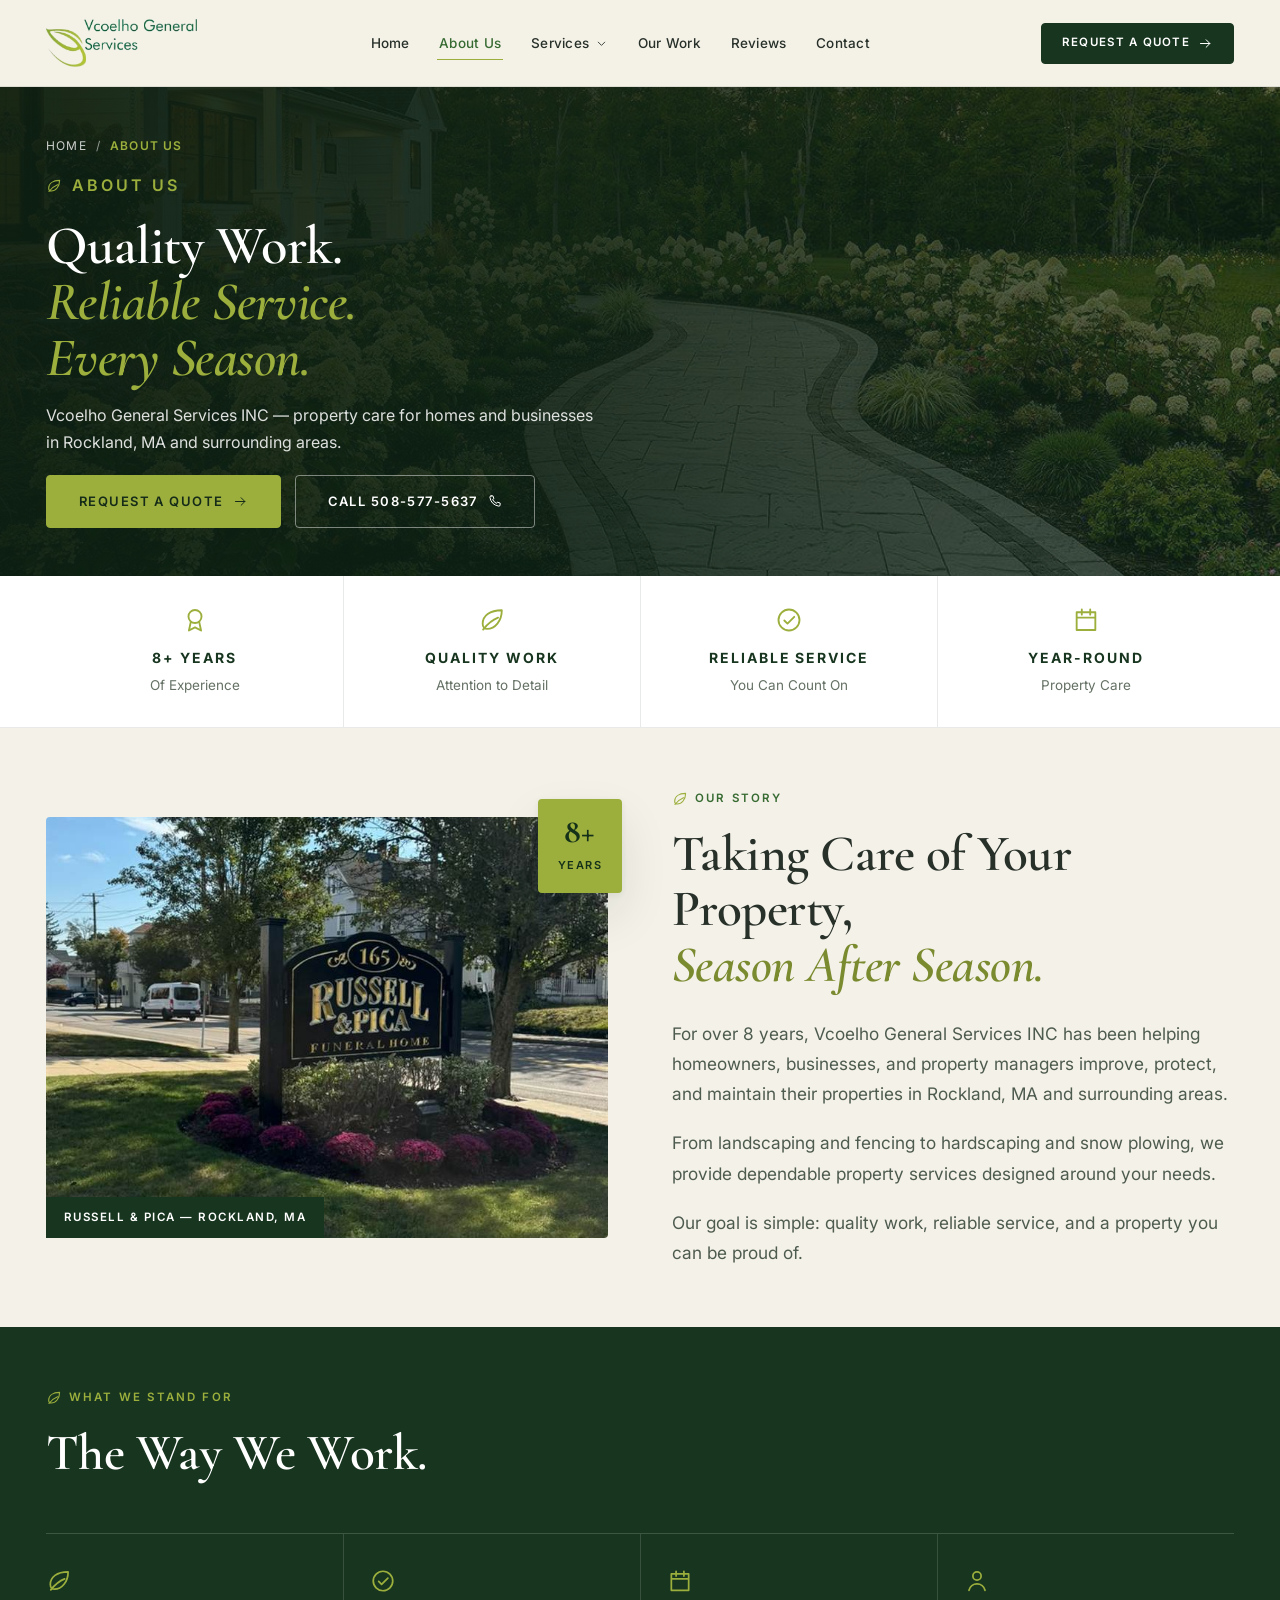
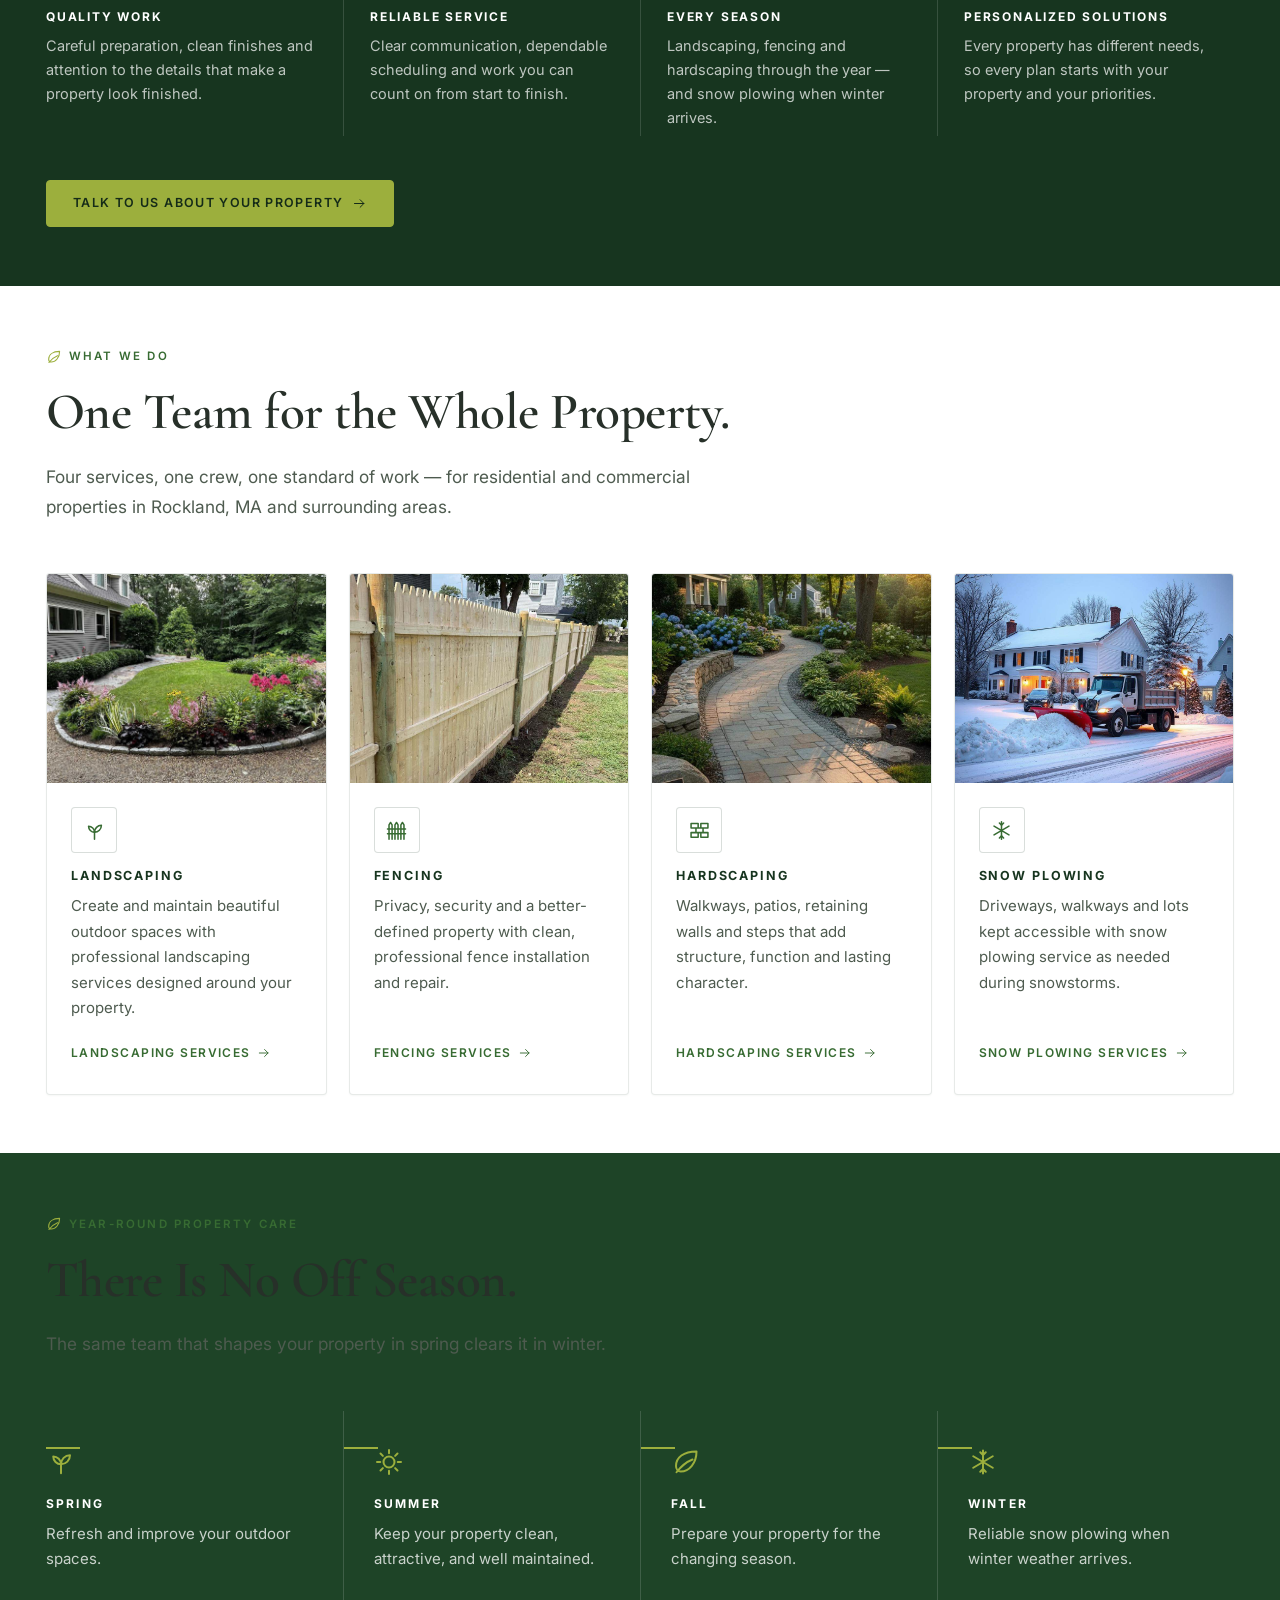
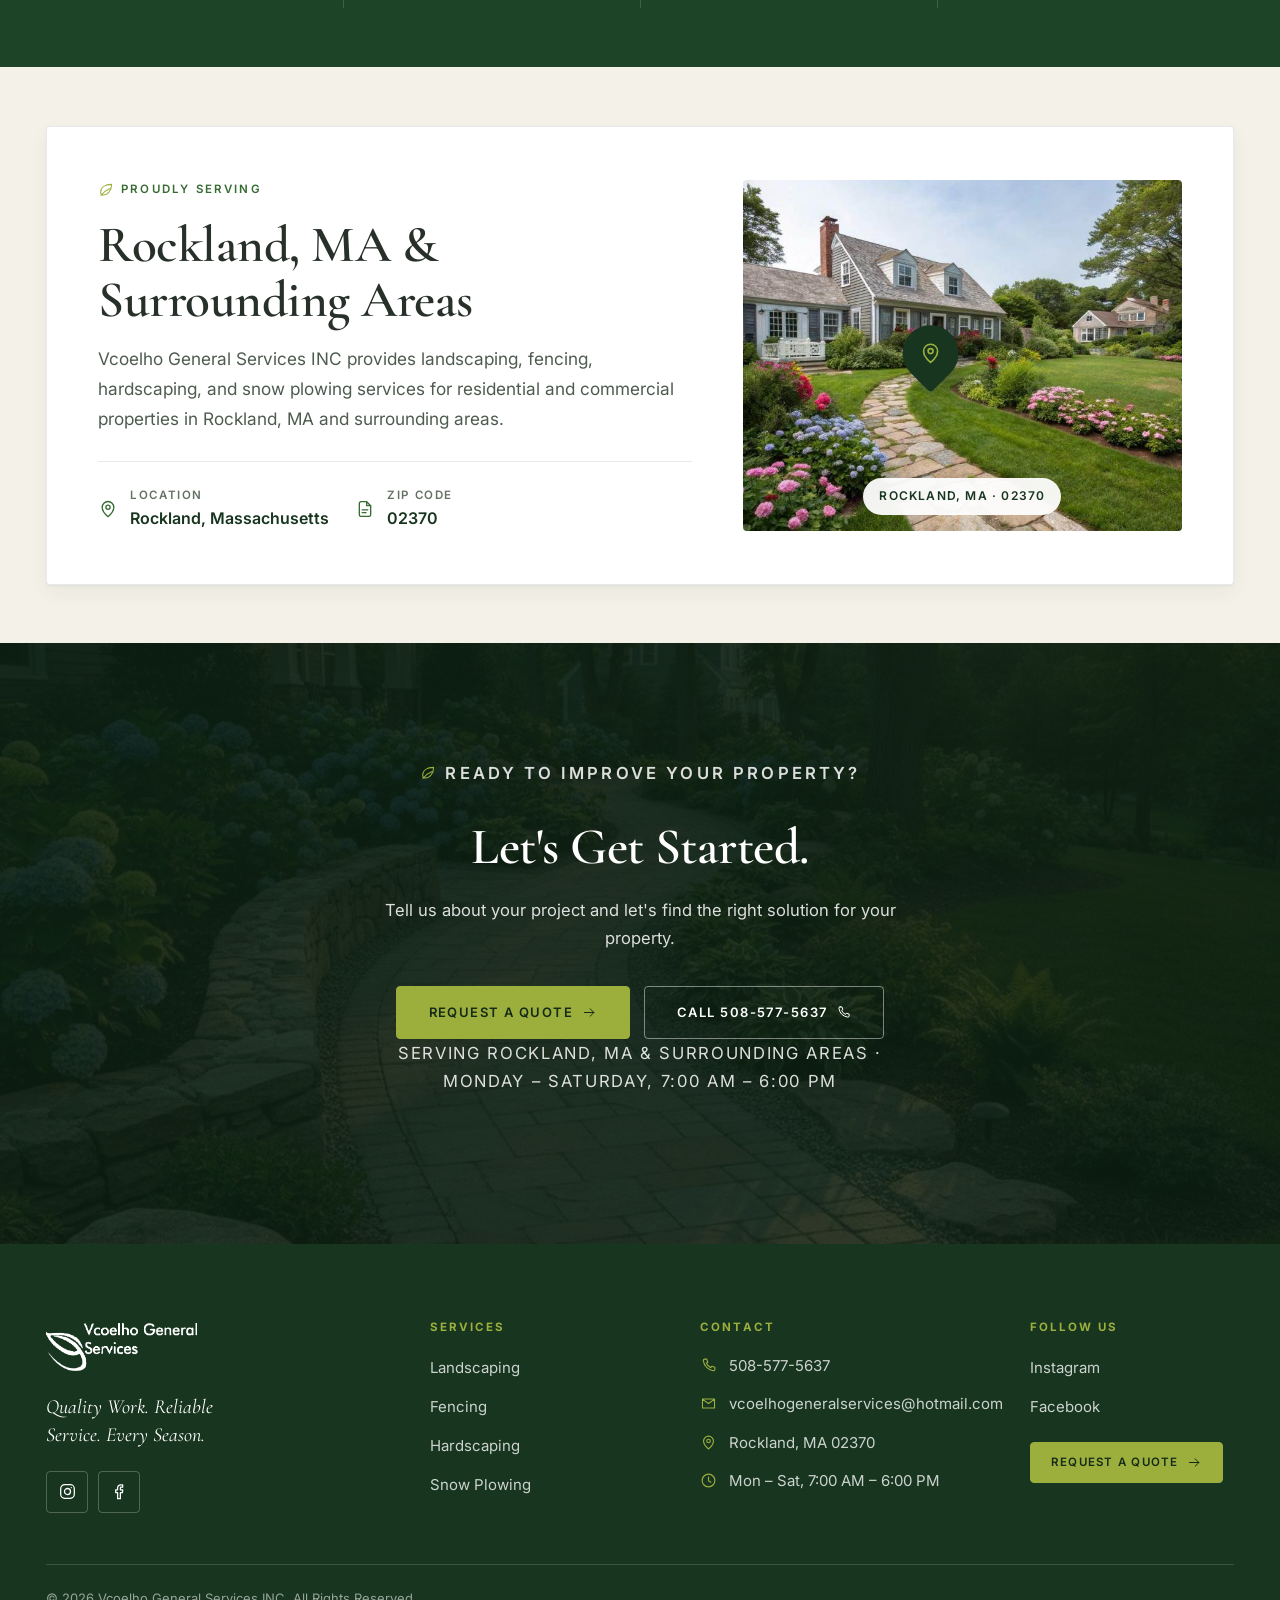
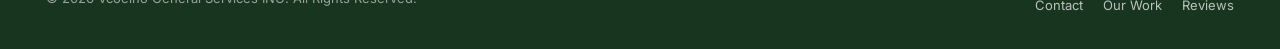
==== about.html @ 6b9f542e "first commit" ====
<!DOCTYPE html>
<html lang="en">
<head>
<meta charset="utf-8">
<meta name="viewport" content="width=device-width, initial-scale=1">
<title>About Us | Vcoelho General Services in Rockland, MA</title>
<meta name="description" content="Learn about Vcoelho General Services INC — 8+ years of landscaping, fencing, hardscaping and snow plowing for homes and businesses in Rockland, MA and surrounding areas.">
<meta name="theme-color" content="#17351F">
<meta property="og:type" content="website">
<meta property="og:title" content="About Us | Vcoelho General Services in Rockland, MA">
<meta property="og:description" content="Quality Work. Reliable Service. Every Season. Landscaping, fencing, hardscaping and snow plowing in Rockland, MA and surrounding areas.">
<meta property="og:image" content="assets/images/about-russell-pica.jpg">
<meta name="twitter:card" content="summary_large_image">
<link rel="icon" type="image/png" href="assets/images/favicon.png">
<link rel="preconnect" href="https://fonts.googleapis.com">
<link rel="preconnect" href="https://fonts.gstatic.com" crossorigin>
<link rel="stylesheet" href="https://fonts.googleapis.com/css2?family=Cormorant+Garamond:ital,wght@0,500;0,600;0,700;1,500;1,600&amp;family=Inter:wght@400;500;600;700&amp;display=swap">
<link rel="stylesheet" href="assets/css/style.css">
<script>document.documentElement.classList.add('js');</script>
</head>
<body>
<a class="skip-link" href="#main">Skip to content</a>

<!-- ============ HEADER ============ -->
<header class="site-header" id="siteHeader">
  <div class="container header-inner">
    <a class="brand" href="index.html" aria-label="Vcoelho General Services Inc. — home">
      <img src="assets/images/logo.png" width="487" height="165" alt="Vcoelho General Services Inc.">
    </a>
    <nav class="nav" id="siteNav" aria-label="Main navigation">
      <ul class="nav-list">
        <li><a class="nav-link" href="index.html">Home</a></li>
        <li><a class="nav-link is-active" href="about.html" aria-current="page">About Us</a></li>
        <li class="has-dropdown">
          <button class="nav-link nav-toggle" type="button" aria-expanded="false" aria-controls="servicesMenu">
            Services
            <svg class="icon" aria-hidden="true"><use href="#i-chevron-down"></use></svg>
          </button>
          <div class="dropdown" id="servicesMenu">
            <a href="landscaping.html">
              <svg class="icon" aria-hidden="true"><use href="#i-sprout"></use></svg>
              <span class="dd-text"><strong>Landscaping</strong><span>Lawn, beds, mulch &amp; seasonal cleanups</span></span>
            </a>
            <a href="fencing.html">
              <svg class="icon" aria-hidden="true"><use href="#i-fence"></use></svg>
              <span class="dd-text"><strong>Fencing</strong><span>Privacy, security &amp; property boundaries</span></span>
            </a>
            <a href="hardscaping.html">
              <svg class="icon" aria-hidden="true"><use href="#i-stone"></use></svg>
              <span class="dd-text"><strong>Hardscaping</strong><span>Walkways, patios, walls &amp; steps</span></span>
            </a>
            <a href="snow-plowing.html">
              <svg class="icon" aria-hidden="true"><use href="#i-snow"></use></svg>
              <span class="dd-text"><strong>Snow Plowing</strong><span>Driveways &amp; lots during snowstorms</span></span>
            </a>
          </div>
        </li>
        <li><a class="nav-link" href="our-work.html">Our Work</a></li>
        <li><a class="nav-link" href="reviews.html">Reviews</a></li>
        <li><a class="nav-link" href="contact.html">Contact</a></li>
      </ul>
    </nav>
    <div class="header-actions">
      <a class="btn btn-primary btn-sm" href="contact.html#quote" data-quote data-cta="header_request_quote">
        Request a Quote
        <svg class="icon arrow" aria-hidden="true"><use href="#i-arrow"></use></svg>
      </a>
      <button class="nav-burger" id="navBurger" type="button" aria-expanded="false" aria-controls="siteNav" aria-label="Open navigation menu">
        <span class="bar"></span><span class="bar"></span><span class="bar"></span>
      </button>
    </div>
  </div>
</header>

<main id="main">

  <!-- ============ HERO ============ -->
  <section class="page-hero">
    <div class="page-hero-bg">
      <img src="assets/images/hero-home.jpg" width="1140" height="705" fetchpriority="high" decoding="async"
           alt="Curving front walkway through white hydrangea beds leading to a New England home at sunset">
    </div>
    <div class="container">
      <nav class="breadcrumb" aria-label="Breadcrumb">
        <a href="index.html">Home</a><span class="sep">/</span>
        <span aria-current="page">About Us</span>
      </nav>
      <p class="eyebrow">
        <svg class="icon icon-leaf" aria-hidden="true"><use href="#i-leaf"></use></svg>
        About Us
      </p>
      <h1>Quality Work.<br><span class="accent">Reliable Service. Every Season.</span></h1>
      <p>Vcoelho General Services INC — property care for homes and businesses in Rockland, MA and surrounding areas.</p>
      <div class="btn-row">
        <a class="btn btn-lime btn-lg" href="contact.html#quote" data-quote data-cta="about_hero_quote">
          Request a Quote
          <svg class="icon arrow" aria-hidden="true"><use href="#i-arrow"></use></svg>
        </a>
        <a class="btn btn-on-dark btn-lg" href="tel:5085775637">
          Call 508-577-5637
          <svg class="icon arrow" aria-hidden="true"><use href="#i-phone"></use></svg>
        </a>
      </div>
    </div>
  </section>

  <!-- ============ TRUST BAR ============ -->
  <section class="trustbar">
    <div class="container">
      <div class="trustbar-grid">
        <div class="trust-item">
          <svg class="icon" aria-hidden="true"><use href="#i-award"></use></svg>
          <strong>8+ Years</strong>
          <span>Of Experience</span>
        </div>
        <div class="trust-item">
          <svg class="icon" aria-hidden="true"><use href="#i-leaf"></use></svg>
          <strong>Quality Work</strong>
          <span>Attention to Detail</span>
        </div>
        <div class="trust-item">
          <svg class="icon" aria-hidden="true"><use href="#i-check-circle"></use></svg>
          <strong>Reliable Service</strong>
          <span>You Can Count On</span>
        </div>
        <div class="trust-item">
          <svg class="icon" aria-hidden="true"><use href="#i-calendar"></use></svg>
          <strong>Year-Round</strong>
          <span>Property Care</span>
        </div>
      </div>
    </div>
  </section>

  <!-- ============ OUR STORY ============ -->
  <section class="section section--cream" id="about">
    <div class="container">
      <div class="split">
        <div class="split-media is-tall reveal-img">
          <img src="assets/images/about-russell-pica.jpg" width="760" height="1013" loading="lazy" decoding="async"
               alt="Monument sign landscaped with seasonal mums and trimmed shrubs at Russell &amp; Pica Funeral Home in Rockland, Massachusetts">
          <span class="media-caption">Russell &amp; Pica — Rockland, MA</span>
          <span class="badge-years" aria-hidden="true"><strong>8+</strong><span>Years</span></span>
        </div>
        <div class="split-body reveal">
          <p class="eyebrow">
            <svg class="icon icon-leaf" aria-hidden="true"><use href="#i-leaf"></use></svg>
            Our Story
          </p>
          <h2>Taking Care of Your Property,<br><em class="italic accent">Season After Season.</em></h2>
          <div class="prose lead">
            <p>For over 8 years, Vcoelho General Services INC has been helping homeowners, businesses, and property managers improve, protect, and maintain their properties in Rockland, MA and surrounding areas.</p>
            <p>From landscaping and fencing to hardscaping and snow plowing, we provide dependable property services designed around your needs.</p>
            <p>Our goal is simple: quality work, reliable service, and a property you can be proud of.</p>
          </div>
        </div>
      </div>
    </div>
  </section>

  <!-- ============ WHAT WE STAND FOR ============ -->
  <section class="section section--dark">
    <div class="container">
      <div class="section-head reveal">
        <p class="eyebrow">
          <svg class="icon icon-leaf" aria-hidden="true"><use href="#i-leaf"></use></svg>
          What We Stand For
        </p>
        <h2>The Way We Work.</h2>
      </div>
      <div class="pillars pillars--4">
        <div class="pillar reveal">
          <svg class="icon" aria-hidden="true"><use href="#i-leaf"></use></svg>
          <h3>Quality Work</h3>
          <p>Careful preparation, clean finishes and attention to the details that make a property look finished.</p>
        </div>
        <div class="pillar reveal reveal-d1">
          <svg class="icon" aria-hidden="true"><use href="#i-check-circle"></use></svg>
          <h3>Reliable Service</h3>
          <p>Clear communication, dependable scheduling and work you can count on from start to finish.</p>
        </div>
        <div class="pillar reveal reveal-d2">
          <svg class="icon" aria-hidden="true"><use href="#i-calendar"></use></svg>
          <h3>Every Season</h3>
          <p>Landscaping, fencing and hardscaping through the year — and snow plowing when winter arrives.</p>
        </div>
        <div class="pillar reveal reveal-d3">
          <svg class="icon" aria-hidden="true"><use href="#i-user"></use></svg>
          <h3>Personalized Solutions</h3>
          <p>Every property has different needs, so every plan starts with your property and your priorities.</p>
        </div>
      </div>
      <div class="btn-row" style="margin-top:44px">
        <a class="btn btn-lime" href="contact.html#quote" data-quote data-cta="about_values_quote">
          Talk to Us About Your Property
          <svg class="icon arrow" aria-hidden="true"><use href="#i-arrow"></use></svg>
        </a>
      </div>
    </div>
  </section>

  <!-- ============ WHAT WE DO ============ -->
  <section class="section section--white" id="services">
    <div class="container">
      <div class="section-head reveal">
        <p class="eyebrow">
          <svg class="icon icon-leaf" aria-hidden="true"><use href="#i-leaf"></use></svg>
          What We Do
        </p>
        <h2>One Team for the Whole Property.</h2>
        <p class="lead">Four services, one crew, one standard of work — for residential and commercial properties in Rockland, MA and surrounding areas.</p>
      </div>

      <div class="card-grid">
        <article class="service-card reveal">
          <div class="service-card-media">
            <img src="assets/images/landscape-5.jpg" width="1150" height="862" loading="lazy" decoding="async"
                 alt="Freshly edged lawn, mulched perennial beds and stone edging maintained by Vcoelho General Services">
          </div>
          <div class="service-card-body">
            <div class="icon-badge"><svg class="icon" aria-hidden="true"><use href="#i-sprout"></use></svg></div>
            <h3>Landscaping</h3>
            <p>Create and maintain beautiful outdoor spaces with professional landscaping services designed around your property.</p>
            <a class="link-arrow" href="landscaping.html" data-cta="about_landscaping">
              Landscaping Services
              <svg class="icon arrow" aria-hidden="true"><use href="#i-arrow"></use></svg>
            </a>
          </div>
        </article>

        <article class="service-card reveal reveal-d1">
          <div class="service-card-media">
            <img src="assets/images/fence-vcoelho.jpg" width="900" height="1200" loading="lazy" decoding="async"
                 alt="Wooden privacy fence installed by Vcoelho General Services in Massachusetts">
          </div>
          <div class="service-card-body">
            <div class="icon-badge"><svg class="icon" aria-hidden="true"><use href="#i-fence"></use></svg></div>
            <h3>Fencing</h3>
            <p>Privacy, security and a better-defined property with clean, professional fence installation and repair.</p>
            <a class="link-arrow" href="fencing.html" data-cta="about_fencing">
              Fencing Services
              <svg class="icon arrow" aria-hidden="true"><use href="#i-arrow"></use></svg>
            </a>
          </div>
        </article>

        <article class="service-card reveal reveal-d2">
          <div class="service-card-media">
            <img src="assets/images/hardscaping-4.jpg" width="1200" height="685" loading="lazy" decoding="async"
                 alt="Curving paver walkway edged with river stone beside hydrangea beds">
          </div>
          <div class="service-card-body">
            <div class="icon-badge"><svg class="icon" aria-hidden="true"><use href="#i-stone"></use></svg></div>
            <h3>Hardscaping</h3>
            <p>Walkways, patios, retaining walls and steps that add structure, function and lasting character.</p>
            <a class="link-arrow" href="hardscaping.html" data-cta="about_hardscaping">
              Hardscaping Services
              <svg class="icon arrow" aria-hidden="true"><use href="#i-arrow"></use></svg>
            </a>
          </div>
        </article>

        <article class="service-card reveal reveal-d3">
          <div class="service-card-media">
            <img src="assets/images/snow-1.jpg" width="1024" height="768" loading="lazy" decoding="async"
                 alt="Snow plow clearing snow in front of a snow-covered home at dusk">
          </div>
          <div class="service-card-body">
            <div class="icon-badge"><svg class="icon" aria-hidden="true"><use href="#i-snow"></use></svg></div>
            <h3>Snow Plowing</h3>
            <p>Driveways, walkways and lots kept accessible with snow plowing service as needed during snowstorms.</p>
            <a class="link-arrow" href="snow-plowing.html" data-cta="about_snow">
              Snow Plowing Services
              <svg class="icon arrow" aria-hidden="true"><use href="#i-arrow"></use></svg>
            </a>
          </div>
        </article>
      </div>
    </div>
  </section>

  <!-- ============ FOUR SEASONS ============ -->
  <section class="section section--dark-2">
    <div class="container">
      <div class="section-head reveal">
        <p class="eyebrow">
          <svg class="icon icon-leaf" aria-hidden="true"><use href="#i-leaf"></use></svg>
          Year-Round Property Care
        </p>
        <h2>There Is No Off Season.</h2>
        <p class="lead">The same team that shapes your property in spring clears it in winter.</p>
      </div>
      <div class="seasons">
        <div class="season">
          <svg class="icon" aria-hidden="true"><use href="#i-sprout"></use></svg>
          <h3>Spring</h3>
          <p>Refresh and improve your outdoor spaces.</p>
        </div>
        <div class="season">
          <svg class="icon" aria-hidden="true"><use href="#i-sun"></use></svg>
          <h3>Summer</h3>
          <p>Keep your property clean, attractive, and well maintained.</p>
        </div>
        <div class="season">
          <svg class="icon" aria-hidden="true"><use href="#i-leaf"></use></svg>
          <h3>Fall</h3>
          <p>Prepare your property for the changing season.</p>
        </div>
        <div class="season">
          <svg class="icon" aria-hidden="true"><use href="#i-snow"></use></svg>
          <h3>Winter</h3>
          <p>Reliable snow plowing when winter weather arrives.</p>
        </div>
      </div>
    </div>
  </section>

  <!-- ============ SERVICE AREA ============ -->
  <section class="section section--cream">
    <div class="container">
      <div class="area reveal">
        <div>
          <p class="eyebrow">
            <svg class="icon icon-leaf" aria-hidden="true"><use href="#i-leaf"></use></svg>
            Proudly Serving
          </p>
          <h2>Rockland, MA &amp; Surrounding Areas</h2>
          <p class="lead">Vcoelho General Services INC provides landscaping, fencing, hardscaping, and snow plowing services for residential and commercial properties in Rockland, MA and surrounding areas.</p>
          <div class="area-zip">
            <div>
              <svg class="icon" aria-hidden="true"><use href="#i-pin"></use></svg>
              <span><strong>Location</strong><span>Rockland, Massachusetts</span></span>
            </div>
            <div>
              <svg class="icon" aria-hidden="true"><use href="#i-file"></use></svg>
              <span><strong>ZIP Code</strong><span>02370</span></span>
            </div>
          </div>
        </div>
        <div class="area-map">
          <img src="assets/images/landscape-2.jpg" width="860" height="573" loading="lazy" decoding="async"
               alt="Cape-style home with stone walkway and foundation plantings in a Massachusetts neighbourhood">
          <span class="area-pin" aria-hidden="true"><svg class="icon"><use href="#i-pin"></use></svg></span>
          <span class="area-map-label">Rockland, MA · 02370</span>
        </div>
      </div>
    </div>
  </section>

  <!-- ============ FINAL CTA ============ -->
  <section class="cta-band" id="get-started">
    <div class="cta-band-bg" aria-hidden="true">
      <img src="assets/images/hardscaping-4.jpg" width="1200" height="685" loading="lazy" decoding="async" alt="Curving paver walkway edged with river stone beside hydrangea beds and a low stone wall">
    </div>
    <div class="container">
      <p class="eyebrow">
        <svg class="icon icon-leaf" aria-hidden="true"><use href="#i-leaf"></use></svg>
        Ready to Improve Your Property?
      </p>
      <h2>Let's Get Started.</h2>
      <p>Tell us about your project and let's find the right solution for your property.</p>
      <div class="btn-row">
        <a class="btn btn-lime btn-lg" href="contact.html#quote" data-quote data-cta="about_final_quote">
          Request a Quote
          <svg class="icon arrow" aria-hidden="true"><use href="#i-arrow"></use></svg>
        </a>
        <a class="btn btn-on-dark btn-lg" href="tel:5085775637">
          Call 508-577-5637
          <svg class="icon arrow" aria-hidden="true"><use href="#i-phone"></use></svg>
        </a>
      </div>
      <p class="cta-note">Serving Rockland, MA &amp; surrounding areas · Monday – Saturday, 7:00 AM – 6:00 PM</p>
    </div>
  </section>

</main>

<!-- ============ FOOTER ============ -->
<footer class="site-footer">
  <div class="container">
    <div class="footer-grid">
      <div class="footer-brand">
        <img src="assets/images/logo-white.png" width="487" height="165" loading="lazy" decoding="async"
             alt="Vcoelho General Services Inc.">
        <p>Quality Work. Reliable Service. Every Season.</p>
        <div class="footer-social">
          <a href="https://www.instagram.com/vcoelhogeneralservices/" data-track="social_click" data-network="instagram"
             target="_blank" rel="noopener noreferrer" aria-label="Vcoelho General Services INC on Instagram">
            <svg class="icon" aria-hidden="true"><use href="#i-instagram"></use></svg>
          </a>
          <a href="https://www.facebook.com/vcoelhogeneralservices" data-track="social_click" data-network="facebook"
             target="_blank" rel="noopener noreferrer" aria-label="Vcoelho General Services on Facebook">
            <svg class="icon" aria-hidden="true"><use href="#i-facebook"></use></svg>
          </a>
        </div>
      </div>
      <div>
        <h2>Services</h2>
        <ul class="footer-links">
          <li><a href="landscaping.html">Landscaping</a></li>
          <li><a href="fencing.html">Fencing</a></li>
          <li><a href="hardscaping.html">Hardscaping</a></li>
          <li><a href="snow-plowing.html">Snow Plowing</a></li>
        </ul>
      </div>
      <div>
        <h2>Contact</h2>
        <ul class="footer-contact">
          <li><svg class="icon" aria-hidden="true"><use href="#i-phone"></use></svg><a href="tel:5085775637">508-577-5637</a></li>
          <li><svg class="icon" aria-hidden="true"><use href="#i-mail"></use></svg><a href="mailto:vcoelhogeneralservices@hotmail.com">vcoelhogeneralservices@hotmail.com</a></li>
          <li><svg class="icon" aria-hidden="true"><use href="#i-pin"></use></svg><span>Rockland, MA 02370</span></li>
          <li><svg class="icon" aria-hidden="true"><use href="#i-clock"></use></svg><span>Mon – Sat, 7:00 AM – 6:00 PM</span></li>
        </ul>
      </div>
      <div>
        <h2>Follow Us</h2>
        <ul class="footer-links">
          <li><a href="https://www.instagram.com/vcoelhogeneralservices/" data-track="social_click" data-network="instagram" target="_blank" rel="noopener noreferrer">Instagram</a></li>
          <li><a href="https://www.facebook.com/vcoelhogeneralservices" data-track="social_click" data-network="facebook" target="_blank" rel="noopener noreferrer">Facebook</a></li>
        </ul>
        <div class="btn-row" style="margin-top:22px">
          <a class="btn btn-lime btn-sm" href="contact.html#quote" data-quote data-cta="footer_request_quote">
            Request a Quote
            <svg class="icon arrow" aria-hidden="true"><use href="#i-arrow"></use></svg>
          </a>
        </div>
      </div>
    </div>
    <div class="footer-bottom">
      <p>© 2026 Vcoelho General Services INC. All Rights Reserved.</p>
      <div class="footer-legal">
        <a href="contact.html">Contact</a>
        <a href="our-work.html">Our Work</a>
        <a href="reviews.html">Reviews</a>
      </div>
    </div>
  </div>
</footer>

<script src="assets/js/site.js" defer></script>
</body>
</html>
---- assets/css/style.css ----
/* =============================================================
   VCOELHO GENERAL SERVICES INC.
   Quality Work. Reliable Service. Every Season.
   Rockland, MA 02370
   -------------------------------------------------------------
   01  Tokens & reset
   02  Typography
   03  Layout helpers
   04  Buttons
   05  Icons & botanical marks
   06  Header & navigation
   07  Hero
   08  Trust bar
   09  Sections & headings
   10  Split / About
   11  Service cards
   12  Feature blocks (dark)
   13  Pillars (Why choose)
   14  Residential & Commercial
   15  Gallery
   16  Seasons
   17  Service area
   18  Final CTA band
   19  Quote form
   20  Quote modal
   21  Page hero (inner pages)
   22  Service page modules
   23  Reviews & contact
   24  Footer
   25  Mobile action bar
   26  Reveal animations
   27  Responsive
   28  Motion & print
   ============================================================= */

/* ---------- 01 Tokens & reset ---------- */
:root{
  --forest:#17351F;
  --forest-2:#1E4427;
  --green:#376B32;
  --green-2:#2B5527;
  --lime:#9CAF3D;
  --cream:#F4F1E8;
  --cream-2:#ECE8DA;
  --white:#FFFFFF;
  --ink:#273029;
  --ink-2:#4E5B4F;
  --ink-3:#657165;
  --line:rgba(23,53,31,.16);
  --line-soft:rgba(23,53,31,.10);
  --radius:4px;
  --shadow-sm:0 1px 2px rgba(23,53,31,.05), 0 8px 20px rgba(23,53,31,.05);
  --shadow-md:0 2px 6px rgba(23,53,31,.07), 0 22px 48px rgba(23,53,31,.10);
  --serif:"Cormorant Garamond","Playfair Display",Georgia,"Times New Roman",serif;
  --sans:"Inter",-apple-system,BlinkMacSystemFont,"Segoe UI",Roboto,Helvetica,Arial,sans-serif;
  --header-h:86px;
  --maxw:1240px;
  --ease:cubic-bezier(.22,.61,.36,1);
}

*,*::before,*::after{box-sizing:border-box}
html{-webkit-text-size-adjust:100%; scroll-behavior:smooth; scroll-padding-top:calc(var(--header-h) + 16px)}
body{
  margin:0;
  background:var(--cream);
  color:var(--ink);
  font-family:var(--sans);
  font-size:16.5px;
  line-height:1.7;
  font-weight:400;
  -webkit-font-smoothing:antialiased;
  text-rendering:optimizeLegibility;
  overflow-x:hidden;
}
img,svg,video{display:block; max-width:100%}
img{height:auto; border-style:none}
button,input,select,textarea{font:inherit; color:inherit}
button{background:none; border:0; cursor:pointer}
a{color:var(--green); text-decoration:none}
ul,ol{margin:0; padding:0; list-style:none}
p{margin:0 0 1.1em}
p:last-child{margin-bottom:0}
hr{border:0; border-top:1px solid var(--line); margin:0}

:focus-visible{
  outline:2px solid var(--green);
  outline-offset:3px;
  border-radius:2px;
}
.on-dark :focus-visible,
.site-footer :focus-visible,
.section--dark :focus-visible{outline-color:var(--lime)}

.skip-link{
  position:absolute; left:16px; top:-60px; z-index:200;
  background:var(--forest); color:#fff; padding:12px 20px;
  border-radius:var(--radius); font-size:13px; font-weight:600;
  letter-spacing:.08em; text-transform:uppercase;
  transition:top .2s var(--ease);
}
.skip-link:focus{top:14px}

/* ---------- 02 Typography ---------- */
h1,h2,h3,h4,h5{
  font-family:var(--serif);
  font-weight:600;
  line-height:1.1;
  letter-spacing:-.01em;
  margin:0 0 .5em;
  color:var(--ink);
}
h1{font-size:clamp(2.7rem,6.2vw,4.6rem); line-height:1.03}
h2{font-size:clamp(2.1rem,4vw,3.2rem); line-height:1.08}
h3{font-size:clamp(1.5rem,2.3vw,1.95rem); line-height:1.16}
h4{font-size:1.3rem; line-height:1.25}
.italic{font-style:italic}
.accent{color:var(--lime)}
.on-dark h1,.on-dark h2,.on-dark h3,.on-dark h4,
.section--dark h1,.section--dark h2,.section--dark h3,.section--dark h4,
.site-footer h2,.site-footer h3,.site-footer h4{color:#fff}

.eyebrow{
  display:inline-flex; align-items:center; gap:.6em;
  font-family:var(--sans);
  font-size:11.5px; font-weight:600;
  letter-spacing:.19em; text-transform:uppercase;
  color:var(--green);
  margin:0 0 1.15rem;
}
.on-dark .eyebrow,.section--dark .eyebrow{color:var(--lime)}
.eyebrow .icon{width:16px; height:16px; flex:none}

.lead{
  font-size:clamp(1.02rem,1.35vw,1.14rem);
  line-height:1.75;
  color:var(--ink-2);
  max-width:62ch;
}
.on-dark .lead,.section--dark .lead{color:rgba(255,255,255,.82)}

.section--dark,.on-dark{color:#fff}
.section--dark p,.on-dark p{color:rgba(255,255,255,.82)}

.muted{color:var(--ink-3)}
.tiny{font-size:13px; line-height:1.6}

/* ---------- 03 Layout helpers ---------- */
.container{width:100%; max-width:var(--maxw); margin-inline:auto; padding-inline:26px}
.container--narrow{max-width:900px}
.section{padding:clamp(64px,8vw,108px) 0}
.section--tight{padding:clamp(48px,5.5vw,72px) 0}
.section--white{background:var(--white)}
.section--cream{background:var(--cream)}
.section--deep{background:var(--cream-2)}
.section--dark{background:var(--forest); color:#fff}
.section--dark-2{background:var(--forest-2); color:#fff}
.center{text-align:center}
.center .lead,.center .eyebrow{margin-inline:auto}
.stack-sm > * + *{margin-top:14px}
.divider{height:1px; background:var(--line); border:0}

.grid{display:grid; gap:26px}
.grid-2{grid-template-columns:repeat(2,1fr)}
.grid-3{grid-template-columns:repeat(3,1fr)}
.grid-4{grid-template-columns:repeat(4,1fr)}

.section-head{max-width:760px; margin-bottom:clamp(34px,4vw,56px)}
.section-head.is-center{margin-inline:auto; text-align:center}
.section-head h2{margin-bottom:.42em}
.section-head .lead{margin:0}
.section-head .head-actions{margin-top:26px}

/* ---------- 04 Buttons ---------- */
.btn{
  --btn-bg:var(--forest);
  --btn-fg:#fff;
  --btn-bd:var(--forest);
  position:relative;
  display:inline-flex; align-items:center; justify-content:center; gap:.7em;
  padding:15px 26px;
  background:var(--btn-bg);
  color:var(--btn-fg);
  border:1.5px solid var(--btn-bd);
  border-radius:var(--radius);
  font-family:var(--sans);
  font-size:12.5px; font-weight:600;
  letter-spacing:.11em; text-transform:uppercase;
  line-height:1;
  text-align:center;
  cursor:pointer;
  transition:background-color .25s var(--ease), color .25s var(--ease),
             border-color .25s var(--ease), transform .25s var(--ease);
}
.btn .arrow{
  width:15px; height:15px; flex:none;
  transition:transform .3s var(--ease);
}
.btn:hover .arrow,.btn:focus-visible .arrow{transform:translateX(4px)}
.btn:hover{transform:translateY(-1px)}
.btn:active{transform:translateY(0)}

.btn-primary:hover{background:var(--green); border-color:var(--green)}

.btn-outline{
  --btn-bg:transparent;
  --btn-fg:var(--forest);
  --btn-bd:rgba(23,53,31,.42);
}
.btn-outline:hover{
  --btn-bg:var(--forest);
  --btn-fg:#fff;
  --btn-bd:var(--forest);
}

.btn-lime{
  --btn-bg:var(--lime);
  --btn-fg:#152B18;
  --btn-bd:var(--lime);
}
.btn-lime:hover{--btn-bg:#ADC04C; --btn-bd:#ADC04C}

.btn-on-dark{
  --btn-bg:transparent;
  --btn-fg:#fff;
  --btn-bd:rgba(255,255,255,.45);
}
.btn-on-dark:hover{--btn-bg:#fff; --btn-fg:var(--forest); --btn-bd:#fff}

.btn-light{--btn-bg:#fff; --btn-fg:var(--forest); --btn-bd:#fff}
.btn-light:hover{--btn-bg:var(--lime); --btn-bd:var(--lime); --btn-fg:#152B18}

.btn-sm{padding:12px 20px; font-size:11.5px}
.btn-lg{padding:18px 32px; font-size:13px}
.btn-block{width:100%}

.link-arrow{
  display:inline-flex; align-items:center; gap:.55em;
  font-size:12px; font-weight:600;
  letter-spacing:.12em; text-transform:uppercase;
  color:var(--green);
  border-bottom:1px solid transparent;
  padding-bottom:3px;
  transition:color .2s var(--ease), border-color .2s var(--ease);
}
.link-arrow .arrow{width:14px; height:14px; transition:transform .3s var(--ease)}
.link-arrow:hover{color:var(--forest); border-color:var(--lime)}
.link-arrow:hover .arrow{transform:translateX(4px)}
.on-dark .link-arrow,.section--dark .link-arrow{color:var(--lime)}
.sr-only{position:absolute; width:1px; height:1px; padding:0; margin:-1px; overflow:hidden; clip:rect(0 0 0 0); clip-path:inset(50%); white-space:nowrap; border:0}
.on-dark .link-arrow:hover,.section--dark .link-arrow:hover{color:#fff; border-color:rgba(255,255,255,.6)}

.btn-row{display:flex; flex-wrap:wrap; gap:14px}
.btn-row.is-center{justify-content:center}

/* ---------- 05 Icons & botanical marks ---------- */
.icon{
  width:24px; height:24px;
  fill:none;
  stroke:currentColor;
  stroke-width:1.5;
  stroke-linecap:round;
  stroke-linejoin:round;
  flex:none;
}
.icon-solid{fill:currentColor; stroke:none}
.icon-leaf{width:16px; height:16px; color:var(--lime); stroke-width:1.6}

.sprig{width:100%; max-width:190px; height:auto; color:var(--lime); opacity:.75; margin:0 auto}
.sprig--left{margin:0}
.rule-leaf{
  display:flex; align-items:center; gap:16px;
  color:var(--lime);
  margin:34px 0;
}
.rule-leaf::before,.rule-leaf::after{
  content:""; flex:1; height:1px; background:var(--line);
}
.section--dark .rule-leaf::before,
.section--dark .rule-leaf::after,
.on-dark .rule-leaf::before,
.on-dark .rule-leaf::after{background:rgba(255,255,255,.2)}
.rule-leaf .icon{width:22px; height:22px}

.icon-badge{
  width:54px; height:54px;
  display:grid; place-items:center;
  border:1px solid var(--line);
  border-radius:var(--radius);
  background:var(--white);
  color:var(--green);
  margin-bottom:18px;
}
.icon-badge .icon{width:26px; height:26px}
.section--dark .icon-badge,
.on-dark .icon-badge{
  background:rgba(255,255,255,.06);
  border-color:rgba(255,255,255,.18);
  color:var(--lime);
}

/* ---------- 06 Header & navigation ---------- */
.site-header{
  position:sticky; top:0; z-index:90;
  background:rgba(244,241,232,.92);
  backdrop-filter:saturate(150%) blur(10px);
  -webkit-backdrop-filter:saturate(150%) blur(10px);
  border-bottom:1px solid var(--line-soft);
  transition:box-shadow .3s var(--ease), background-color .3s var(--ease),
             border-color .3s var(--ease);
}
.site-header.is-scrolled{
  background:rgba(255,255,255,.97);
  box-shadow:0 6px 24px rgba(23,53,31,.07);
  border-color:transparent;
}
.header-inner{
  display:flex; align-items:center; gap:26px;
  min-height:var(--header-h);
}
.brand{display:inline-flex; align-items:center; flex:none}
.brand img{height:52px; width:auto; transition:height .3s var(--ease)}
.site-header.is-scrolled .brand img{height:46px}
.brand-mark{display:none}

.nav{flex:1 1 auto; display:flex; justify-content:center}
.nav-list{display:flex; align-items:center; gap:clamp(14px,2vw,30px)}
.nav-link{
  position:relative;
  display:inline-flex; align-items:center; gap:6px;
  padding:10px 2px;
  font-size:13.5px; font-weight:500;
  letter-spacing:.02em;
  color:var(--ink);
  background:none; border:0;
  transition:color .2s var(--ease);
}
.nav-link::after{
  content:""; position:absolute; left:0; right:0; bottom:4px;
  height:1.5px; background:var(--lime);
  transform:scaleX(0); transform-origin:left;
  transition:transform .3s var(--ease);
}
.nav-link:hover,.nav-link.is-active{color:var(--green)}
.nav-link:hover::after,.nav-link.is-active::after{transform:scaleX(1)}
.nav-link .icon{width:13px; height:13px; transition:transform .3s var(--ease)}
.has-dropdown{position:relative}
.has-dropdown.is-open .nav-toggle .icon{transform:rotate(180deg)}

.dropdown{
  position:absolute; top:calc(100% + 6px); left:50%;
  transform:translateX(-50%) translateY(-8px);
  min-width:340px;
  background:var(--white);
  border:1px solid var(--line-soft);
  border-radius:var(--radius);
  box-shadow:var(--shadow-md);
  padding:10px;
  opacity:0; visibility:hidden; pointer-events:none;
  transition:opacity .22s var(--ease), transform .22s var(--ease), visibility .22s;
}
.has-dropdown.is-open .dropdown,
.has-dropdown:hover .dropdown,
.has-dropdown:focus-within .dropdown{
  opacity:1; visibility:visible; pointer-events:auto;
  transform:translateX(-50%) translateY(0);
}
.dropdown::before{
  content:""; position:absolute; top:-7px; left:50%; transform:translateX(-50%) rotate(45deg);
  width:14px; height:14px; background:var(--white);
  border-left:1px solid var(--line-soft); border-top:1px solid var(--line-soft);
}
.dropdown a{
  display:flex; align-items:center; gap:14px;
  padding:12px 14px;
  border-radius:var(--radius);
  color:var(--ink);
  transition:background-color .18s var(--ease), color .18s var(--ease);
}
.dropdown a .icon{width:20px; height:20px; color:var(--green)}
.dropdown a strong{
  display:block; font-size:13.5px; font-weight:600; letter-spacing:.03em;
}
.dropdown a span{display:block; font-size:12.5px; color:var(--ink-3); line-height:1.5}
.dropdown a:hover{background:var(--cream); color:var(--green)}

.header-actions{display:flex; align-items:center; gap:12px; flex:none}
.header-phone{
  display:inline-flex; align-items:center; gap:8px;
  font-size:13.5px; font-weight:600; color:var(--forest);
  letter-spacing:.02em;
}
.header-phone .icon{width:16px; height:16px; color:var(--green)}
.header-phone:hover{color:var(--green)}

.nav-burger{
  display:none;
  width:46px; height:46px;
  border:1px solid var(--line);
  border-radius:var(--radius);
  flex-direction:column;
  align-items:center;
  justify-content:center;
  gap:5px;
  color:var(--forest);
}
.nav-burger .bar{
  display:block; width:20px; height:1.7px; background:currentColor;
  margin:0 auto; transition:transform .3s var(--ease), opacity .2s var(--ease);
}
.nav-burger[aria-expanded="true"] .bar:nth-child(1){transform:translateY(6.7px) rotate(45deg)}
.nav-burger[aria-expanded="true"] .bar:nth-child(2){opacity:0}
.nav-burger[aria-expanded="true"] .bar:nth-child(3){transform:translateY(-6.7px) rotate(-45deg)}

/* ---------- 07 Hero ---------- */
.hero{
  position:relative;
  min-height:min(92vh,780px);
  display:flex; align-items:center;
  background:var(--forest);
  overflow:hidden;
  padding:clamp(80px,10vw,132px) 0 clamp(70px,8vw,110px);
}
.hero-media{position:absolute; inset:0; z-index:0}
.hero-media img{width:100%; height:100%; object-fit:cover; object-position:center 58%}
.hero-media::after{
  content:""; position:absolute; inset:0;
  background:
    linear-gradient(100deg, rgba(13,32,18,.94) 0%, rgba(15,38,21,.86) 34%, rgba(16,42,23,.48) 62%, rgba(16,42,23,.24) 100%),
    linear-gradient(to top, rgba(11,27,16,.6), transparent 42%);
}
.hero .container{position:relative; z-index:1}
.hero-content{max-width:660px; color:#fff}
.hero-content .eyebrow{color:var(--lime); margin-bottom:1.4rem}
.hero h1{color:#fff; margin-bottom:.5em; text-shadow:0 2px 26px rgba(0,0,0,.28)}
.hero h1 .accent{color:var(--lime); font-style:italic; display:block}
.hero p{
  font-size:clamp(1.02rem,1.3vw,1.14rem);
  line-height:1.72;
  color:rgba(255,255,255,.87);
  max-width:52ch;
  margin-bottom:1.6em;
}
.hero-area{
  display:inline-flex; align-items:center; gap:9px;
  font-size:13px; font-weight:500; letter-spacing:.06em;
  color:rgba(255,255,255,.9);
  padding:11px 17px;
  border:1px solid rgba(255,255,255,.28);
  border-radius:var(--radius);
  margin-bottom:34px;
}
.hero-area .icon{width:16px; height:16px; color:var(--lime)}
.hero .btn-row .btn{padding:17px 28px}
.hero-scroll{
  position:absolute; left:50%; bottom:16px; transform:translateX(-50%);
  z-index:2; color:rgba(255,255,255,.6);
  width:30px; height:30px;
  display:grid; place-items:center;
  animation:bob 2.6s ease-in-out infinite;
}
.hero-scroll .icon{width:22px; height:22px}
@keyframes bob{0%,100%{transform:translate(-50%,0)}50%{transform:translate(-50%,7px)}}

/* ---------- 08 Trust bar ---------- */
.trustbar{background:var(--white); border-bottom:1px solid var(--line-soft)}
.trustbar-grid{
  display:grid; grid-template-columns:repeat(4,1fr);
}
.trust-item{
  padding:30px 26px;
  text-align:center;
  border-left:1px solid var(--line-soft);
  display:flex; flex-direction:column; align-items:center; gap:4px;
}
.trust-item:first-child{border-left:0}
.trust-item .icon{width:28px; height:28px; color:var(--lime); margin-bottom:8px}
.trust-item strong{
  display:block;
  font-family:var(--sans);
  font-size:14px; font-weight:700;
  letter-spacing:.14em; text-transform:uppercase;
  color:var(--forest);
}
.trust-item span{font-size:13.5px; color:var(--ink-3)}

/* ---------- 09 Sections & headings ---------- */
.split{
  display:grid;
  grid-template-columns:1fr 1fr;
  gap:clamp(34px,5vw,72px);
  align-items:center;
}
.split--media-first .split-media{order:-1}
.split-media{position:relative}
.split-media img{
  width:100%; height:100%;
  object-fit:cover;
  border-radius:var(--radius);
}
.split-media.is-tall img{aspect-ratio:4/5}
.split-media.is-wide img{aspect-ratio:3/2}
.media-frame{position:relative; border-radius:var(--radius); overflow:hidden}
.media-frame::after{
  content:""; position:absolute; inset:12px;
  border:1px solid rgba(255,255,255,.35);
  border-radius:2px; pointer-events:none;
}
.media-caption{
  position:absolute; left:0; bottom:0;
  background:var(--forest); color:#fff;
  font-size:11.5px; font-weight:600;
  letter-spacing:.13em; text-transform:uppercase;
  padding:11px 18px;
}
.badge-years{
  position:absolute; right:-14px; top:-18px;
  background:var(--lime); color:#153018;
  border-radius:var(--radius);
  padding:16px 20px;
  text-align:center;
  box-shadow:var(--shadow-md);
}
.badge-years strong{display:block; font-family:var(--serif); font-size:34px; line-height:1}
.badge-years span{font-size:11px; font-weight:600; letter-spacing:.13em; text-transform:uppercase}

/* ---------- 10 Split / About ---------- */
.prose > * + *{margin-top:1.1em}
.prose h3{margin-top:1.6em}
.checklist{display:grid; gap:14px; margin:26px 0 30px}
.checklist li{
  display:flex; gap:13px; align-items:flex-start;
  font-size:15.5px; color:var(--ink-2);
}
.checklist .icon{width:19px; height:19px; color:var(--lime); margin-top:3px}

/* ---------- 11 Service cards ---------- */
.card-grid{display:grid; grid-template-columns:repeat(4,1fr); gap:22px}
.service-card{
  display:flex; flex-direction:column;
  background:var(--white);
  border:1px solid var(--line-soft);
  border-radius:var(--radius);
  overflow:hidden;
  box-shadow:0 1px 2px rgba(23,53,31,.04);
  transition:transform .35s var(--ease), box-shadow .35s var(--ease), border-color .35s var(--ease);
}
.service-card:hover{
  transform:translateY(-5px);
  box-shadow:var(--shadow-md);
  border-color:rgba(56,107,50,.35);
}
.service-card-media{aspect-ratio:4/3; overflow:hidden; background:var(--cream-2)}
.service-card-media img{width:100%; height:100%; object-fit:cover; transition:transform .7s var(--ease)}
.service-card:hover .service-card-media img{transform:scale(1.06)}
.service-card-body{padding:24px 24px 26px; display:flex; flex-direction:column; flex:1}
.service-card .icon-badge{width:46px; height:46px; margin-bottom:16px}
.service-card .icon-badge .icon{width:23px; height:23px}
.service-card h3{
  font-family:var(--sans);
  font-size:12.5px; font-weight:700;
  letter-spacing:.15em; text-transform:uppercase;
  color:var(--forest);
  margin-bottom:.75em;
}
.service-card p{font-size:15px; color:var(--ink-2); margin-bottom:1.5em}
.service-card .link-arrow{margin-top:auto}

/* ---------- 12 Feature blocks ---------- */
.feature{position:relative; overflow:hidden}
.feature .split{align-items:center}
.feature-body h2{margin-bottom:.5em}
.feature-body .btn-row{margin-top:30px}
.feature-tint{
  position:absolute; inset:0;
  background:radial-gradient(1000px 520px at 85% 10%, rgba(156,175,61,.16), transparent 62%);
  pointer-events:none;
}
.feature--light .feature-body h2{color:var(--ink)}

/* ---------- 13 Pillars ---------- */
.pillars{
  display:grid; grid-template-columns:repeat(5,1fr);
  gap:0;
  border-top:1px solid rgba(255,255,255,.16);
}
.pillar{
  padding:34px 26px 6px;
  border-left:1px solid rgba(255,255,255,.14);
}
.pillars--3{grid-template-columns:repeat(3,1fr)}
.pillars--4{grid-template-columns:repeat(4,1fr)}
.pillar:first-child{border-left:0; padding-left:0}
.pillar .icon{width:26px; height:26px; color:var(--lime); margin-bottom:16px}
.pillar h3{
  font-family:var(--sans);
  font-size:12px; font-weight:700;
  letter-spacing:.15em; text-transform:uppercase;
  color:#fff; margin-bottom:.9em;
}
.pillar p{font-size:14.5px; line-height:1.65; color:rgba(255,255,255,.72); margin:0}

/* ---------- 14 Residential & Commercial ---------- */
.duo{display:grid; grid-template-columns:1fr 1fr; gap:26px}
.duo-card{
  position:relative;
  border:1px solid var(--line-soft);
  border-radius:var(--radius);
  background:var(--white);
  overflow:hidden;
  display:flex; flex-direction:column;
  transition:box-shadow .35s var(--ease), transform .35s var(--ease);
}
.duo-card:hover{box-shadow:var(--shadow-md); transform:translateY(-4px)}
.duo-media{aspect-ratio:16/10; overflow:hidden}
.duo-media img{width:100%; height:100%; object-fit:cover; transition:transform .8s var(--ease)}
.duo-card:hover .duo-media img{transform:scale(1.05)}
.duo-body{padding:30px 30px 34px; display:flex; flex-direction:column; flex:1; gap:14px}
.duo-body h3{
  display:flex; align-items:center; gap:12px;
  font-size:clamp(1.5rem,2.2vw,1.9rem); margin:0;
}
.duo-body h3 .icon{width:24px; height:24px; color:var(--lime)}
.duo-body p{color:var(--ink-2); margin:0}
.duo-body .link-arrow{margin-top:auto; padding-top:12px}

/* ---------- 15 Gallery ---------- */
.filter-bar{display:flex; flex-wrap:wrap; gap:10px; margin-bottom:34px}
.filter-btn{
  padding:10px 20px;
  border:1px solid var(--line);
  border-radius:999px;
  background:transparent;
  font-size:12px; font-weight:600;
  letter-spacing:.1em; text-transform:uppercase;
  color:var(--ink-2);
  transition:background-color .22s var(--ease), color .22s var(--ease), border-color .22s var(--ease);
}
.filter-btn:hover{border-color:var(--green); color:var(--green)}
.filter-btn.is-active{background:var(--forest); border-color:var(--forest); color:#fff}

.gallery{
  display:grid;
  grid-template-columns:repeat(6,1fr);
  gap:18px;
}
.gallery-item{
  position:relative;
  grid-column:span 2;
  padding:0;
  border:0;
  border-radius:var(--radius);
  overflow:hidden;
  background:var(--cream-2);
  cursor:pointer;
  aspect-ratio:4/3;
  display:block;
}
.gallery-item.is-wide{grid-column:span 3; aspect-ratio:16/10}
.gallery-item.is-tall{grid-column:span 3; aspect-ratio:4/3}
.gallery-item.is-hidden{display:none}
.gallery-item img{
  width:100%; height:100%; object-fit:cover;
  transition:transform .8s var(--ease), filter .5s var(--ease);
}
.gallery-item::after{
  content:""; position:absolute; inset:0;
  background:linear-gradient(to top, rgba(11,27,16,.86) 0%, rgba(11,27,16,.22) 46%, transparent 72%);
  opacity:.75;
  transition:opacity .4s var(--ease);
}
.gallery-item:hover img,.gallery-item:focus-visible img{transform:scale(1.07)}
.gallery-item:hover::after,.gallery-item:focus-visible::after{opacity:.95}
.gallery-meta{
  position:absolute; left:20px; right:20px; bottom:18px;
  z-index:2; text-align:left;
  transform:translateY(6px);
  transition:transform .4s var(--ease);
}
.gallery-item:hover .gallery-meta,.gallery-item:focus-visible .gallery-meta{transform:translateY(0)}
.gallery-meta .tag{
  display:block;
  font-size:10.5px; font-weight:700;
  letter-spacing:.16em; text-transform:uppercase;
  color:var(--lime); margin-bottom:6px;
}
.gallery-meta .name{
  display:block;
  font-family:var(--serif); font-size:22px; line-height:1.2;
  color:#fff;
}
.gallery-empty{
  grid-column:1/-1; padding:44px; text-align:center;
  border:1px dashed var(--line); border-radius:var(--radius); color:var(--ink-3);
}

/* Lightbox */
.lightbox{
  position:fixed; inset:0; z-index:160;
  background:rgba(9,22,13,.94);
  display:none;
  align-items:center; justify-content:center;
  padding:5vh 4vw;
}
.lightbox.is-open{display:flex}
.lightbox-inner{max-width:1080px; width:100%; text-align:center}
.lightbox-img{
  max-width:100%; max-height:72vh;
  width:auto; margin:0 auto;
  border-radius:var(--radius);
  box-shadow:0 30px 70px rgba(0,0,0,.5);
}
.lightbox-meta{margin-top:22px; color:#fff}
.lightbox-meta .tag{
  display:block; font-size:11px; font-weight:700;
  letter-spacing:.18em; text-transform:uppercase; color:var(--lime); margin-bottom:8px;
}
.lightbox-meta .name{font-family:var(--serif); font-size:clamp(1.5rem,3vw,2.1rem); color:#fff; margin:0}
.lightbox-close,.lightbox-nav{
  position:absolute;
  width:52px; height:52px;
  display:grid; place-items:center;
  border:1px solid rgba(255,255,255,.3);
  border-radius:50%;
  color:#fff;
  transition:background-color .22s var(--ease), border-color .22s var(--ease);
}
.lightbox-close:hover,.lightbox-nav:hover{background:rgba(255,255,255,.14); border-color:#fff}
.lightbox-close{top:24px; right:24px}
.lightbox-nav.prev{left:24px; top:50%; transform:translateY(-50%)}
.lightbox-nav.next{right:24px; top:50%; transform:translateY(-50%)}
.lightbox-nav .icon{width:20px; height:20px}

/* ---------- 16 Seasons ---------- */
.seasons{display:grid; grid-template-columns:repeat(4,1fr); gap:0}
.season{
  padding:36px 30px;
  border-left:1px solid rgba(255,255,255,.15);
  position:relative;
}
.season:first-child{border-left:0; padding-left:0}
.season .icon{width:30px; height:30px; color:var(--lime); margin-bottom:20px}
.season h3{
  font-family:var(--sans);
  font-size:12px; font-weight:700;
  letter-spacing:.18em; text-transform:uppercase;
  color:#fff; margin-bottom:.85em;
}
.season p{font-size:15px; color:rgba(255,255,255,.76); margin:0}
.season::before{
  content:""; position:absolute; left:0; top:36px;
  width:34px; height:2px; background:var(--lime);
  transform:scaleX(0); transform-origin:left;
  transition:transform .5s var(--ease);
}
.season.is-in::before{transform:scaleX(1)}
.season:hover::before{transform:scaleX(1)}

/* ---------- 17 Service area ---------- */
.area{
  display:grid; grid-template-columns:1.15fr .85fr;
  gap:clamp(30px,4vw,60px);
  align-items:center;
  background:var(--white);
  border:1px solid var(--line-soft);
  border-radius:var(--radius);
  padding:clamp(30px,4vw,54px);
  box-shadow:var(--shadow-sm);
}
.area h2{margin-bottom:.3em}
.area-zip{
  display:flex; flex-wrap:wrap; gap:26px; margin-top:26px;
  padding-top:24px; border-top:1px solid var(--line-soft);
}
.area-zip div{display:flex; gap:12px; align-items:center}
.area-zip .icon{width:20px; height:20px; color:var(--green)}
.area-zip strong{
  display:block; font-size:11.5px; letter-spacing:.14em;
  text-transform:uppercase; color:var(--ink-3); font-weight:600;
}
.area-zip span{display:block; font-size:16px; font-weight:600; color:var(--forest)}
.area-map{
  position:relative;
  border-radius:var(--radius);
  overflow:hidden;
  aspect-ratio:5/4;
  background:var(--cream-2);
}
.area-map img{width:100%; height:100%; object-fit:cover}
.area-pin{
  position:absolute; left:50%; top:47%;
  transform:translate(-50%,-100%);
  display:grid; place-items:center;
  width:56px; height:56px;
  background:var(--forest); color:var(--lime);
  border-radius:50% 50% 50% 4px;
  rotate:-45deg;
  box-shadow:0 12px 30px rgba(0,0,0,.3);
}
.area-pin .icon{width:24px; height:24px; rotate:45deg}
.area-map-label{
  position:absolute; left:50%; bottom:16px; transform:translateX(-50%);
  background:rgba(255,255,255,.94);
  padding:8px 16px; border-radius:999px;
  font-size:12px; font-weight:600; letter-spacing:.1em;
  text-transform:uppercase; color:var(--forest);
  white-space:nowrap;
}

/* ---------- 18 Final CTA band ---------- */
.cta-band{
  position:relative;
  overflow:hidden;
  background:var(--forest);
  color:#fff;
  padding:clamp(74px,9vw,124px) 0;
  text-align:center;
}
.cta-band-bg{position:absolute; inset:0}
.cta-band-bg img{width:100%; height:100%; object-fit:cover}
.cta-band-bg::after{
  content:""; position:absolute; inset:0;
  background:linear-gradient(180deg, rgba(12,31,18,.9), rgba(12,31,18,.84));
}
.cta-band .container{position:relative; z-index:1}
.cta-band h2{color:#fff; margin-bottom:.4em}
.cta-band p{
  color:rgba(255,255,255,.85);
  font-size:clamp(1.02rem,1.3vw,1.14rem);
  max-width:56ch; margin:0 auto 2em;
}
.cta-band .btn-row{justify-content:center}
.cta-note{
  margin-top:26px;
  font-size:12.5px; letter-spacing:.1em; text-transform:uppercase;
  color:rgba(255,255,255,.6);
}

/* ---------- 19 Quote form ---------- */
.form-card{
  background:var(--white);
  border:1px solid var(--line-soft);
  border-radius:var(--radius);
  padding:clamp(26px,3.4vw,42px);
  box-shadow:var(--shadow-sm);
}
.form-card.is-dark{
  background:rgba(255,255,255,.05);
  border-color:rgba(255,255,255,.16);
}
.form-head{margin-bottom:26px}
.form-head h2{font-size:clamp(1.7rem,2.6vw,2.2rem); margin-bottom:.3em}
.form-head p{font-size:15px; color:var(--ink-2); margin:0}
.is-dark .form-head p{color:rgba(255,255,255,.75)}

.form-grid{display:grid; grid-template-columns:1fr 1fr; gap:18px}
.field{display:flex; flex-direction:column; gap:7px}
.field.is-full{grid-column:1/-1}
.field label{
  font-size:11.5px; font-weight:600;
  letter-spacing:.13em; text-transform:uppercase;
  color:var(--ink-2);
}
.is-dark .field label{color:rgba(255,255,255,.75)}
.field label .req{color:var(--green); margin-left:3px}
.is-dark .field label .req{color:var(--lime)}
.field input,
.field select,
.field textarea{
  width:100%;
  padding:14px 15px;
  background:var(--white);
  border:1px solid var(--line);
  border-radius:var(--radius);
  font-size:15.5px;
  color:var(--ink);
  transition:border-color .2s var(--ease), box-shadow .2s var(--ease), background-color .2s var(--ease);
  min-height:50px;
}
.is-dark .field input,
.is-dark .field select,
.is-dark .field textarea{
  background:rgba(255,255,255,.96);
  border-color:rgba(255,255,255,.24);
}
.field textarea{min-height:140px; resize:vertical; line-height:1.6}
.field select{
  appearance:none;
  background-image:url("data:image/svg+xml,%3Csvg xmlns='http://www.w3.org/2000/svg' width='14' height='9' viewBox='0 0 14 9'%3E%3Cpath d='M1 1l6 6 6-6' fill='none' stroke='%23376B32' stroke-width='1.8' stroke-linecap='round' stroke-linejoin='round'/%3E%3C/svg%3E");
  background-repeat:no-repeat;
  background-position:right 15px center;
  padding-right:42px;
}
.field input:hover,.field select:hover,.field textarea:hover{border-color:var(--line-strong)}
.field input:focus,.field select:focus,.field textarea:focus{
  outline:none;
  border-color:var(--green);
  box-shadow:0 0 0 3px rgba(56,107,50,.16);
}
.field.is-invalid input,
.field.is-invalid select,
.field.is-invalid textarea{border-color:#B4442F; box-shadow:0 0 0 3px rgba(180,68,47,.14)}
.field-error{
  font-size:12.5px; color:#A63B27; font-weight:500;
  min-height:0;
}
.field.is-invalid .field-error{min-height:18px}

.field-hint{font-size:12.5px; color:var(--ink-3)}
.is-dark .field-hint{color:rgba(255,255,255,.6)}

.file-drop{
  display:flex; align-items:center; gap:14px;
  padding:16px;
  border:1.5px dashed var(--line-strong);
  border-radius:var(--radius);
  background:var(--cream);
  cursor:pointer;
  transition:border-color .2s var(--ease), background-color .2s var(--ease);
}
.file-drop:hover{border-color:var(--green); background:#EFEEE3}
.file-drop .icon{width:22px; height:22px; color:var(--green)}
.file-drop span{font-size:14.5px; color:var(--ink-2)}
.file-drop input[type=file]{position:absolute; width:1px; height:1px; opacity:0; pointer-events:none}

.form-actions{grid-column:1/-1; margin-top:6px}
.form-legal{
  grid-column:1/-1;
  font-size:12.5px; color:var(--ink-3); margin:0;
}
.is-dark .form-legal{color:rgba(255,255,255,.6)}

.form-success{
  display:none;
  text-align:center;
  padding:clamp(30px,4vw,52px) clamp(20px,3vw,36px);
}
.form-success.is-visible{display:block; animation:fadeUp .5s var(--ease) both}
.form-success .icon-badge{
  width:64px; height:64px; margin:0 auto 22px;
  border-radius:50%;
  background:rgba(56,107,50,.1);
  border-color:transparent;
}
.form-success .icon-badge .icon{width:30px; height:30px}
.form-success h3{font-size:clamp(1.5rem,2.6vw,2rem); margin-bottom:.4em}
.form-success p{color:var(--ink-2); max-width:46ch; margin-inline:auto}
.form-success .btn-row{justify-content:center; margin-top:26px}
.form-success .tiny{margin-top:18px; color:var(--ink-3)}
.is-dark .form-success h3{color:#fff}
.is-dark .form-success p{color:rgba(255,255,255,.8)}

.quote-split{
  display:grid;
  grid-template-columns:.85fr 1.15fr;
  gap:clamp(30px,4vw,60px);
  align-items:start;
}
.quote-aside h2{color:#fff}
.quote-aside .contact-list{margin-top:30px}
.contact-list{display:grid; gap:16px}
.contact-list li{display:flex; gap:15px; align-items:flex-start}
.contact-list .ico{
  width:42px; height:42px; flex:none;
  display:grid; place-items:center;
  border:1px solid var(--line);
  border-radius:var(--radius);
  color:var(--green);
}
.contact-list .ico .icon{width:19px; height:19px}
.contact-list strong{
  display:block; font-size:11px; font-weight:700;
  letter-spacing:.15em; text-transform:uppercase; color:var(--ink-3);
}
.contact-list a,.contact-list span.val{
  font-size:16px; font-weight:500; color:var(--forest);
  word-break:break-word;
}
.contact-list a:hover{color:var(--green)}
.on-dark .contact-list .ico{border-color:rgba(255,255,255,.2); color:var(--lime)}
.on-dark .contact-list strong{color:rgba(255,255,255,.55)}
.on-dark .contact-list a,.on-dark .contact-list span.val{color:#fff}
.on-dark .contact-list a:hover{color:var(--lime)}

/* ---------- 20 Quote modal ---------- */
.modal{
  position:fixed; inset:0; z-index:150;
  display:none;
  overflow-y:auto;
  padding:4vh 20px;
  background:rgba(9,22,13,.72);
  backdrop-filter:blur(3px);
}
.modal.is-open{display:block; animation:fadeIn .25s var(--ease) both}
.modal-panel{
  position:relative;
  max-width:840px; margin:0 auto;
  background:var(--cream);
  border-radius:var(--radius);
  box-shadow:0 40px 90px rgba(0,0,0,.4);
  padding:clamp(26px,3.6vw,46px);
  animation:popIn .35s var(--ease) both;
}
.modal-close{
  position:absolute; top:14px; right:14px;
  width:42px; height:42px;
  display:grid; place-items:center;
  border:1px solid var(--line);
  border-radius:50%;
  color:var(--forest);
  background:var(--white);
  transition:background-color .2s var(--ease), color .2s var(--ease);
  z-index:2;
}
.modal-close:hover{background:var(--forest); color:#fff}
.modal-close .icon{width:17px; height:17px}
body.modal-open{overflow:hidden}

/* ---------- 21 Page hero (inner pages) ---------- */
.page-hero{
  position:relative;
  background:var(--forest);
  color:#fff;
  padding:clamp(64px,7vw,104px) 0;
  overflow:hidden;
}
.page-hero-bg{position:absolute; inset:0}
.page-hero-bg img{width:100%; height:100%; object-fit:cover}
.page-hero-bg::after{
  content:""; position:absolute; inset:0;
  background:linear-gradient(96deg, rgba(12,31,18,.95) 0%, rgba(13,34,20,.86) 46%, rgba(15,40,23,.6) 100%);
}
.page-hero .container{position:relative; z-index:1}
.page-hero h1{
  color:#fff; font-size:clamp(2.4rem,5vw,4rem);
  max-width:16ch; margin-bottom:.36em;
}
.page-hero h1 .accent{color:var(--lime); font-style:italic}
.page-hero .eyebrow{color:var(--lime)}
.page-hero p{
  color:rgba(255,255,255,.86);
  font-size:clamp(1rem,1.25vw,1.1rem);
  max-width:56ch; margin-bottom:1.9em;
}
.page-hero.is-plain{background:var(--forest)}
.breadcrumb{
  display:flex; flex-wrap:wrap; align-items:center; gap:9px;
  font-size:12px; letter-spacing:.1em; text-transform:uppercase;
  color:rgba(255,255,255,.6);
  margin-bottom:22px;
}
.breadcrumb a{color:rgba(255,255,255,.78)}
.breadcrumb a:hover{color:var(--lime)}
.breadcrumb .sep{color:rgba(255,255,255,.55)}
.breadcrumb [aria-current]{color:var(--lime); font-weight:600}

/* ---------- 22 Service page modules ---------- */
.benefit-grid{display:grid; grid-template-columns:repeat(2,1fr); gap:22px}
.benefit{
  background:var(--white);
  border:1px solid var(--line-soft);
  border-radius:var(--radius);
  padding:30px 30px 32px;
  transition:transform .3s var(--ease), box-shadow .3s var(--ease), border-color .3s var(--ease);
}
.benefit:hover{transform:translateY(-4px); box-shadow:var(--shadow-md); border-color:rgba(56,107,50,.3)}
.benefit h3{
  font-family:var(--sans);
  font-size:12.5px; font-weight:700;
  letter-spacing:.15em; text-transform:uppercase;
  color:var(--forest); margin-bottom:.9em;
}
.benefit p{font-size:15.5px; color:var(--ink-2); margin:0}
.benefit .icon-badge{margin-bottom:20px}

.mini-gallery{display:grid; grid-template-columns:repeat(3,1fr); gap:18px}
.mini-gallery figure{margin:0; border-radius:var(--radius); overflow:hidden; position:relative}
.mini-gallery img{width:100%; aspect-ratio:4/3; object-fit:cover; transition:transform .8s var(--ease)}
.mini-gallery figure:hover img{transform:scale(1.06)}
.mini-gallery figcaption{
  position:absolute; left:0; bottom:0;
  background:rgba(12,31,18,.86); color:#fff;
  font-size:11px; font-weight:600; letter-spacing:.14em; text-transform:uppercase;
  padding:9px 15px;
}

.next-service{
  display:flex; flex-wrap:wrap; align-items:center; justify-content:space-between;
  gap:20px;
  background:var(--white);
  border:1px solid var(--line-soft);
  border-left:3px solid var(--lime);
  border-radius:var(--radius);
  padding:28px 32px;
}
.next-service h3{margin:0 0 .2em; font-size:1.5rem}
.next-service p{margin:0; color:var(--ink-2); font-size:15px}

/* ---------- 23 Reviews & contact ---------- */
.review-empty{
  background:var(--white);
  border:1px solid var(--line-soft);
  border-radius:var(--radius);
  padding:clamp(38px,5vw,66px);
  text-align:center;
  box-shadow:var(--shadow-sm);
}
.review-empty h2{font-size:clamp(1.8rem,3vw,2.5rem)}
.review-empty .rule-leaf{max-width:320px; margin-inline:auto}
.review-empty p{color:var(--ink-2); max-width:52ch; margin-inline:auto}
.review-empty .btn-row{justify-content:center; margin-top:30px}
.review-placeholder{
  display:inline-flex; align-items:center; gap:9px;
  font-size:12px; letter-spacing:.12em; text-transform:uppercase;
  color:var(--ink-3);
  border:1px dashed var(--line-strong);
  border-radius:999px; padding:9px 18px;
}

/* Real customer reviews (transcribed from the client's review screenshots) */
.reviews-grid{
  display:grid;
  grid-template-columns:repeat(auto-fit,minmax(290px,1fr));
  gap:clamp(18px,2.2vw,28px);
  margin-bottom:clamp(30px,3.4vw,46px);
}
.review-card{
  position:relative;
  display:flex; flex-direction:column; gap:14px;
  background:var(--white);
  border:1px solid var(--line-soft);
  border-top:3px solid var(--lime);
  border-radius:var(--radius);
  padding:clamp(24px,2.6vw,32px);
  box-shadow:var(--shadow-sm);
}
.review-stars{display:flex; align-items:center; gap:10px}
.review-stars .glyphs{color:#7A8A2E; font-size:16px; letter-spacing:.08em; line-height:1}
.review-stars .review-score{
  font-size:13px; font-weight:600; letter-spacing:.06em;
  color:var(--ink-2);
}
.review-quote{margin:0}
.review-quote p{
  margin:0;
  font-family:var(--serif);
  font-size:clamp(17px,1.5vw,19px);
  font-style:italic;
  line-height:1.6;
  color:var(--ink);
}
.review-by{
  display:flex; flex-direction:column; gap:4px;
  margin-top:auto; padding-top:14px;
  border-top:1px solid var(--line-soft);
}
.review-name{
  font-size:14px; font-weight:600;
  letter-spacing:.06em; text-transform:uppercase;
  color:var(--ink);
}
.review-meta{
  font-size:13px; color:var(--ink-3);
  display:flex; flex-wrap:wrap; gap:6px; align-items:center;
}
.review-source{
  font-size:11px; font-weight:600;
  letter-spacing:.1em; text-transform:uppercase;
  color:var(--green-2);
  border:1px solid var(--line-soft);
  border-radius:999px; padding:3px 10px;
}

.contact-grid{
  display:grid; grid-template-columns:.9fr 1.1fr;
  gap:clamp(30px,4vw,58px);
  align-items:start;
}
.info-card{
  background:var(--white);
  border:1px solid var(--line-soft);
  border-radius:var(--radius);
  padding:clamp(26px,3vw,38px);
  box-shadow:var(--shadow-sm);
}
.info-block + .info-block{
  margin-top:22px; padding-top:22px;
  border-top:1px solid var(--line-soft);
}
.hours{display:grid; gap:7px; font-size:15.5px}
.hours div{display:flex; justify-content:space-between; gap:18px}
.hours strong{font-weight:600; color:var(--forest)}
.hours span{color:var(--ink-2)}
.social-row{display:flex; gap:12px; flex-wrap:wrap}
.social-link{
  display:inline-flex; align-items:center; gap:10px;
  padding:12px 18px;
  border:1px solid var(--line);
  border-radius:var(--radius);
  font-size:13px; font-weight:600;
  letter-spacing:.06em;
  color:var(--forest);
  transition:background-color .22s var(--ease), color .22s var(--ease), border-color .22s var(--ease);
}
.social-link .icon{width:18px; height:18px; color:var(--green)}
.social-link:hover{background:var(--forest); border-color:var(--forest); color:#fff}
.social-link:hover .icon{color:var(--lime)}

/* ---------- 24 Footer ---------- */
.site-footer{
  background:var(--forest);
  color:rgba(255,255,255,.76);
  padding-top:clamp(52px,6vw,78px);
}
.footer-grid{
  display:grid;
  grid-template-columns:1.5fr 1fr 1.25fr .9fr;
  gap:clamp(28px,3.4vw,54px);
  padding-bottom:clamp(38px,4vw,58px);
}
.footer-brand img{height:52px; width:auto; margin-bottom:20px}
.footer-brand p{
  font-family:var(--serif);
  font-size:20px; font-style:italic;
  color:#fff; line-height:1.4;
  max-width:24ch; margin-bottom:22px;
}
.footer-social{display:flex; gap:10px}
.footer-social a{
  width:42px; height:42px;
  display:grid; place-items:center;
  border:1px solid rgba(255,255,255,.24);
  border-radius:var(--radius);
  color:#fff;
  transition:background-color .22s var(--ease), border-color .22s var(--ease), color .22s var(--ease);
}
.footer-social a:hover{background:var(--lime); border-color:var(--lime); color:#152B18}
.footer-social .icon{width:19px; height:19px}

.site-footer h2{
  font-family:var(--sans);
  font-size:11.5px; font-weight:700;
  letter-spacing:.18em; text-transform:uppercase;
  color:var(--lime);
  margin-bottom:20px;
}
.footer-links li + li{margin-top:11px}
.footer-links a,.footer-contact a{
  color:rgba(255,255,255,.78);
  font-size:15px;
  transition:color .2s var(--ease);
}
.footer-links a:hover,.footer-contact a:hover{color:var(--lime)}
.footer-contact li{display:flex; gap:12px; align-items:flex-start; margin-bottom:13px}
.footer-contact .icon{width:17px; height:17px; color:var(--lime); margin-top:4px}
.footer-contact span{font-size:15px; color:rgba(255,255,255,.78); word-break:break-word}
.footer-bottom{
  border-top:1px solid rgba(255,255,255,.16);
  padding:22px 0 26px;
  display:flex; flex-wrap:wrap; gap:14px;
  align-items:center; justify-content:space-between;
  font-size:13px;
  color:rgba(255,255,255,.55);
}
.footer-bottom a{color:rgba(255,255,255,.7)}
.footer-bottom a:hover{color:var(--lime)}
.footer-legal{display:flex; flex-wrap:wrap; gap:20px}

/* ---------- 25 Mobile action bar ---------- */
.mobile-bar{
  position:fixed; left:0; right:0; bottom:0; z-index:120;
  display:none;
  grid-template-columns:1fr 1fr;
  background:var(--forest);
  border-top:1px solid rgba(255,255,255,.16);
  box-shadow:0 -8px 30px rgba(0,0,0,.22);
}
.mobile-bar a,.mobile-bar button{
  display:flex; align-items:center; justify-content:center; gap:9px;
  min-height:58px;
  font-size:12.5px; font-weight:700;
  letter-spacing:.1em; text-transform:uppercase;
  color:#fff;
  padding:0 10px;
  text-align:center;
}
.mobile-bar .icon{width:17px; height:17px; color:var(--lime)}
.mobile-bar .mb-quote{background:var(--lime); color:#14290F}
.mobile-bar .mb-quote .icon{color:#14290F}
.mobile-bar a:hover,.mobile-bar button:hover{background:rgba(255,255,255,.1)}
.mobile-bar .mb-quote:hover{background:#AFC24E}

/* ---------- 25b Home layout (reference-matched) ---------- */
.btn-brand{--btn-bg:var(--green); --btn-fg:#fff; --btn-bd:var(--green)}
.btn-brand:hover{--btn-bg:var(--green-2); --btn-bd:var(--green-2)}

/* Accent colour on light backgrounds needs a darker olive to stay readable. */
.section--cream .accent,.section--white .accent,.band3 .accent,.area-copy .accent{color:#7A8A2E}

.leaf-deco{
  position:absolute; top:9%; right:-30px;
  width:clamp(120px,15vw,220px);
  color:var(--lime); opacity:.3;
  pointer-events:none; z-index:0;
}
.leaf-deco .icon{width:100%; height:auto; stroke-width:.7}

/* 10 About — media flush to the left edge */
.about-band{padding:0; overflow:hidden}
.about-grid{display:grid; grid-template-columns:minmax(0,.95fr) minmax(0,1.05fr)}
.about-media{position:relative; min-height:100%}
.about-media img{width:100%; height:100%; object-fit:cover; aspect-ratio:4/3.5}
.about-copy{
  position:relative;
  padding:clamp(46px,5vw,84px) max(26px, calc((100vw - var(--maxw)) / 2 + 26px)) clamp(46px,5vw,84px) clamp(34px,4.5vw,76px);
}
.about-copy h2{margin-bottom:.42em}
.about-copy .lead p + p{margin-top:1.05em}
.about-copy .btn-row{margin-top:32px}

/* 11 Services — intro column + compact cards */
.svc-split{display:grid; grid-template-columns:minmax(250px,320px) minmax(0,1fr); gap:clamp(30px,4vw,64px); align-items:start}
.svc-intro h2{margin-bottom:.36em}
.svc-intro .lead{margin-bottom:0; font-size:16px}
.svc-intro .btn-row{margin-top:30px}
.svc-cards{display:grid; grid-template-columns:repeat(4,minmax(0,1fr)); gap:16px}
.service-card--compact .service-card-media{aspect-ratio:16/11}
.service-card--compact .service-card-body{padding:18px 16px 20px}
.service-card--compact .icon-badge{display:none}
.service-card--compact h3{
  display:flex; align-items:center; gap:.55em;
  margin-bottom:.75em;
  font-family:var(--sans); font-size:11.5px; font-weight:700;
  letter-spacing:.13em; text-transform:uppercase; color:var(--forest);
}
.service-card--compact h3 .icon{width:16px; height:16px; color:var(--green); flex:none}
.service-card--compact p{font-size:13.5px; line-height:1.6; margin-bottom:1.4em}
.service-card--compact .link-arrow{font-size:11.5px; margin-top:auto}

/* 14 Why choose — heading beside the pillars */
.why-split{display:grid; grid-template-columns:minmax(240px,.8fr) minmax(0,2.5fr); gap:clamp(30px,4vw,58px); align-items:center}
.why-head h2{font-size:clamp(1.9rem,3vw,2.7rem); margin-bottom:0}
.why-head .sprig{display:block; width:130px; color:var(--lime); opacity:.5; margin-top:24px}
.why-head .sprig .icon{width:100%; height:auto; stroke-width:.7}
.why-split .pillars{border-top:1px solid rgba(255,255,255,.16)}
.why-split .pillar{border-left:1px solid rgba(255,255,255,.14); padding:6px 20px 6px}
.why-split .pillar:first-child{border-left:0; padding-left:0}
.why-split .pillar .icon{margin-bottom:14px}
.why-split .pillar p{font-size:14px}

/* 15 Properties + Our Work — three-column band */
.band3{
  display:grid;
  grid-template-columns:minmax(0,1.15fr) minmax(0,.95fr) minmax(0,1.1fr);
  background:var(--white);
}
.band3-cell{padding:clamp(44px,5vw,76px) clamp(24px,2.6vw,46px)}
.band3-cell--cream{background:var(--cream)}
.band3-cell--white{
  background:var(--white);
  border-left:1px solid var(--line-soft);
  border-right:1px solid var(--line-soft);
}
.band3 h2{font-size:clamp(1.75rem,2.7vw,2.5rem); margin-bottom:.42em}
.band3 .eyebrow{margin-bottom:1.1em}
.prop-grid{
  display:grid; grid-template-columns:1fr 1fr; gap:24px;
  margin-top:34px; padding-top:30px; border-top:1px solid var(--line);
}
.prop h3{
  display:flex; align-items:center; gap:.55em;
  font-family:var(--sans); font-size:13px; font-weight:700;
  letter-spacing:.1em; text-transform:uppercase; color:var(--forest);
  margin-bottom:.55em;
}
.prop h3 .icon{width:18px; height:18px; color:var(--green); flex:none}
.prop p{font-size:14px; line-height:1.6; color:var(--ink-2); margin:0}
.band3-zip{font-size:11.5px; letter-spacing:.16em; text-transform:uppercase; color:var(--ink-3); margin:0 0 26px}
.band3-photos{display:grid; grid-template-columns:repeat(3,1fr); min-height:440px}
.band3-photos img{width:100%; height:100%; object-fit:cover}

/* 17 Four seasons — heading cell + photo cells */
.seasons-band{
  display:grid;
  grid-template-columns:minmax(0,1.1fr) repeat(4,minmax(0,1fr));
  background:var(--forest);
  color:#fff;
}
.seasons-head{
  display:flex; flex-direction:column; justify-content:center;
  padding:clamp(40px,4.5vw,66px) clamp(26px,3vw,52px);
}
.seasons-head .eyebrow{margin-bottom:1.1em; color:var(--lime)}
.seasons-head h2{color:#fff; font-size:clamp(1.8rem,2.7vw,2.5rem); margin:0}
.season-cell{
  position:relative; overflow:hidden;
  display:flex; align-items:flex-end;
  min-height:240px; padding:26px 22px;
  border-left:1px solid rgba(255,255,255,.16);
}
.season-cell img{position:absolute; inset:0; z-index:0; width:100%; height:100%; object-fit:cover}
.season-cell::after{
  content:""; position:absolute; inset:0; z-index:1;
  background:linear-gradient(180deg, rgba(11,26,15,.32) 0%, rgba(11,26,15,.9) 74%);
}
.season-cell-body{position:relative; z-index:2}
.season-cell .icon{width:24px; height:24px; color:var(--lime); margin-bottom:12px}
.season-cell h3{
  font-family:var(--sans); font-size:11.5px; font-weight:700;
  letter-spacing:.16em; text-transform:uppercase; color:#fff;
  margin-bottom:.7em;
}
.season-cell p{font-size:13.5px; line-height:1.55; color:rgba(255,255,255,.85); margin:0}

/* 18 Service area + CTA — copy | map | dark panel */
.area-band{
  display:grid;
  grid-template-columns:minmax(0,1.2fr) minmax(0,.78fr) minmax(0,1.05fr);
  background:var(--cream);
}
.area-copy{padding:clamp(44px,4.5vw,72px) clamp(26px,3vw,50px)}
.area-copy h2{font-size:clamp(1.75rem,2.6vw,2.4rem); margin-bottom:.35em}
.area-zip-line{font-size:11.5px; letter-spacing:.16em; text-transform:uppercase; color:var(--ink-3); margin:0 0 22px}
.area-copy .lead{margin-bottom:0}
.area-map-col{position:relative; min-height:300px; border-left:1px solid var(--line-soft); border-right:1px solid var(--line-soft)}
.map-tile{position:relative; margin:0; height:100%; overflow:hidden; background:var(--cream-2)}
.map-tile img{width:100%; height:100%; object-fit:cover}
.map-pin{
  position:absolute; left:50%; top:47%; transform:translate(-50%,-50%);
  width:46px; height:46px; display:grid; place-items:center;
  background:var(--lime); color:#14290F;
  border:3px solid #fff; border-radius:50%;
  box-shadow:0 10px 22px rgba(23,53,31,.3);
}
.map-pin .icon{width:20px; height:20px}
.map-credit{
  position:absolute; left:0; right:0; bottom:0; z-index:2;
  background:rgba(255,255,255,.85);
  padding:3px 8px; text-align:right;
  font-size:10px; line-height:1.5; color:var(--ink-3);
}
.map-credit a{color:var(--ink-3)}
.area-cta{
  background:var(--forest); color:#fff;
  padding:clamp(44px,4.5vw,72px) clamp(26px,3vw,50px);
  display:flex; align-items:center;
}
.area-cta h2{color:#fff; font-size:clamp(1.75rem,2.6vw,2.4rem); margin-bottom:.3em}
.area-cta .contact-list{margin:26px 0 30px}
.area-cta-note{font-size:13px; color:rgba(255,255,255,.6); margin:22px 0 0}

/* ---------- 26 Reveal animations ---------- */
/* Scoped to .js so content stays visible when JavaScript is unavailable. */
.js .reveal{opacity:0; transform:translateY(22px); transition:opacity .7s var(--ease), transform .7s var(--ease)}
.js .reveal.is-in{opacity:1; transform:none}
.js .reveal-img{opacity:0; transform:scale(1.035); transition:opacity .9s var(--ease), transform .9s var(--ease)}
.js .reveal-img.is-in{opacity:1; transform:none}
.reveal-d1{transition-delay:.09s}
.reveal-d2{transition-delay:.18s}
.reveal-d3{transition-delay:.27s}
.reveal-d4{transition-delay:.36s}
@keyframes fadeUp{from{opacity:0; transform:translateY(14px)}to{opacity:1; transform:none}}
@keyframes fadeIn{from{opacity:0}to{opacity:1}}
@keyframes popIn{from{opacity:0; transform:translateY(18px) scale(.985)}to{opacity:1; transform:none}}

/* ---------- 27 Responsive ---------- */
@media (max-width:1180px){
  .card-grid{grid-template-columns:repeat(2,1fr)}
  .pillars{grid-template-columns:repeat(3,1fr); gap:0 0}
  .pillar{border-top:1px solid rgba(255,255,255,.14)}
  .pillar:nth-child(-n+3){border-top:0}
  .pillar:nth-child(3n+1){border-left:0; padding-left:0}
  .pillar{padding:30px 22px 24px}
}

@media (max-width:1020px){
  :root{--header-h:74px}
  /* keep the "8+ Years" badge inside the viewport (media bleeds to the edge) */
  .badge-years{right:10px; top:10px}
  .nav{
    position:fixed; left:0; right:0;
    top:var(--header-h);
    display:block;
    background:var(--white);
    border-bottom:1px solid var(--line-soft);
    box-shadow:var(--shadow-md);
    max-height:0; overflow:hidden;
    visibility:hidden;
    transition:max-height .4s var(--ease), visibility .4s;
    z-index:89;
  }
  .nav.is-open{max-height:calc(100vh - var(--header-h)); overflow-y:auto; visibility:visible}
  .nav-list{display:block; padding:14px 26px 26px}
  .nav-list > li{border-bottom:1px solid var(--line-soft)}
  .nav-list > li:last-child{border-bottom:0}
  .nav-link{
    width:100%; justify-content:space-between;
    padding:16px 2px; font-size:16px; font-weight:500;
  }
  .nav-link::after{display:none}
  .nav-link.is-active{color:var(--green); font-weight:600}
  .dropdown{
    position:static; transform:none;
    min-width:0; box-shadow:none; border:0;
    padding:0 0 12px;
    opacity:1; visibility:visible; pointer-events:auto;
    display:none;
    background:transparent;
  }
  .dropdown::before{display:none}
  /* On mobile the panel only opens on explicit tap; hover/focus must not reveal it. */
  .has-dropdown:hover .dropdown,
  .has-dropdown:focus-within .dropdown{display:none}
  .has-dropdown.is-open .dropdown,
  .has-dropdown.is-open:hover .dropdown,
  .has-dropdown.is-open:focus-within .dropdown{display:block}
  .dropdown a{padding:12px 14px; background:var(--cream); margin-bottom:8px}
  .header-phone{display:none}
  .nav-burger{display:flex}
  .header-actions .btn{display:none}
  .brand img{height:44px}
  .site-header.is-scrolled .brand img{height:42px}

  .split{grid-template-columns:1fr; gap:34px}
  .split--media-first .split-media{order:0}
  .split-media.is-tall img{aspect-ratio:16/11}
  .duo{grid-template-columns:1fr}
  .quote-split{grid-template-columns:1fr}
  .contact-grid{grid-template-columns:1fr}
  .area{grid-template-columns:1fr}
  .area-map{aspect-ratio:16/10; order:-1}
  .seasons{grid-template-columns:repeat(2,1fr)}
  .season{border-left:1px solid rgba(255,255,255,.15); border-top:1px solid rgba(255,255,255,.15); padding:30px 26px}
  .season:first-child{padding-left:26px; border-top:0}
  .season:nth-child(2){border-top:0}
  .season:nth-child(odd){border-left:0; padding-left:0}
  .season::before{top:0}
  .season:first-child::before{top:30px}
  .gallery{grid-template-columns:repeat(4,1fr)}
  .gallery-item,.gallery-item.is-wide,.gallery-item.is-tall{grid-column:span 2}
  .benefit-grid{grid-template-columns:1fr}
  .mini-gallery{grid-template-columns:repeat(2,1fr)}
  .footer-grid{grid-template-columns:1fr 1fr; gap:34px}
}

@media (max-width:820px){
  .trustbar-grid{grid-template-columns:repeat(2,1fr)}
  .trust-item{border-left:1px solid var(--line-soft); border-top:1px solid var(--line-soft); padding:26px 18px}
  .trust-item:nth-child(-n+2){border-top:0}
  .trust-item:nth-child(odd){border-left:0}
  .hero{min-height:0; padding:74px 0 78px}
  .hero-media::after{
    background:linear-gradient(180deg, rgba(13,32,18,.9) 0%, rgba(15,38,21,.86) 55%, rgba(16,42,23,.8) 100%);
  }
  .hero-scroll{display:none}
  .card-grid{grid-template-columns:1fr}
  .grid-3,.grid-4{grid-template-columns:1fr}
  .form-grid{grid-template-columns:1fr}
  .mobile-bar{display:grid}
  body{padding-bottom:58px}
  .seasons{grid-template-columns:1fr}
  .season{border-left:0; padding:26px 0; border-top:1px solid rgba(255,255,255,.15)}
  .season:first-child{border-top:0; padding-left:0}
  .season::before{top:26px}
  .season:first-child::before{top:26px}
  .pillars{grid-template-columns:1fr}
  .pillar{border-left:0; padding:26px 0; border-top:1px solid rgba(255,255,255,.14)}
  .pillar:first-child{border-top:0}
  .mini-gallery{grid-template-columns:1fr}
  .badge-years{right:12px; top:12px; padding:12px 16px}
  .badge-years strong{font-size:26px}
}

@media (max-width:560px){
  body{font-size:16px}
  .container{padding-inline:20px}
  .gallery{grid-template-columns:1fr; gap:14px}
  .gallery-item,.gallery-item.is-wide,.gallery-item.is-tall{grid-column:span 1; aspect-ratio:4/3}
  .btn-row{gap:12px}
  .btn-row .btn{width:100%}
  .hero .btn-row .btn{width:100%}
  .footer-grid{grid-template-columns:1fr}
  .footer-bottom{flex-direction:column; align-items:flex-start}
  .next-service{flex-direction:column; align-items:flex-start}
  .lightbox-nav{display:none}
  .modal{padding:0}
  .modal-panel{min-height:100vh; border-radius:0; padding:70px 20px 40px}
}

/* ---------- 27b Home layout responsive ---------- */
@media (max-width:1180px){
  .svc-split{grid-template-columns:minmax(230px,270px) minmax(0,1fr); gap:26px}
  .svc-cards{grid-template-columns:repeat(2,minmax(0,1fr))}
  .band3{grid-template-columns:minmax(0,1.1fr) minmax(0,1fr)}
  .band3-photos{grid-column:1 / -1; min-height:340px}
  .seasons-band{grid-template-columns:repeat(3,minmax(0,1fr))}
  .seasons-head{grid-column:1 / -1; padding-block:42px}
  .why-split .pillars{grid-template-columns:repeat(5,minmax(0,1fr))}
  .why-split .pillar{padding:6px 14px}
  .why-split .pillar:first-child{padding-left:0}
}

@media (max-width:1020px){
  .about-band{padding:0}
  .about-grid{grid-template-columns:1fr}
  .about-media img{aspect-ratio:16/9}
  .about-copy{padding:46px 26px}
  .leaf-deco{right:-46px; top:3%; width:150px}
  .svc-split{grid-template-columns:1fr}
  .svc-cards{grid-template-columns:repeat(2,minmax(0,1fr))}
  .why-split{grid-template-columns:1fr; gap:32px}
  .area-band{grid-template-columns:1fr}
  .area-map-col{min-height:330px; border-left:0; border-right:0; border-top:1px solid var(--line-soft); border-bottom:1px solid var(--line-soft)}
}

@media (max-width:900px){
  .about-band{padding:0}
  .why-split .pillars{grid-template-columns:repeat(2,minmax(0,1fr)); border-top:0}
  .why-split .pillar{
    border-left:0; border-top:1px solid rgba(255,255,255,.14);
    padding:22px 16px 16px;
  }
  .why-split .pillar:first-child{padding-left:16px}
  .why-split .pillar:nth-child(-n+2){border-top:0}
  .why-split .pillar:nth-child(even){border-left:1px solid rgba(255,255,255,.14)}
}

@media (max-width:820px){
  .about-band{padding:0}
  .band3{grid-template-columns:1fr}
  .band3-cell--white{
    border-left:0; border-right:0;
    border-top:1px solid var(--line-soft);
    border-bottom:1px solid var(--line-soft);
  }
  .band3-photos{grid-column:auto; min-height:300px}
  .seasons-band{grid-template-columns:repeat(2,minmax(0,1fr))}
  .seasons-head{grid-column:1 / -1}
  .season-cell{min-height:210px; border-left:1px solid rgba(255,255,255,.16)}
  .svc-cards{grid-template-columns:1fr}
  .area-cta{padding:46px 26px}
}

@media (max-width:560px){
  .about-band{padding:0}
  .about-copy{padding:40px 20px}
  .leaf-deco{display:none}
  .prop-grid{grid-template-columns:1fr}
  .band3-cell{padding:38px 20px}
  .band3-photos{grid-template-columns:1fr; min-height:0}
  .band3-photos img{aspect-ratio:16/10; height:auto}
  .seasons-band{grid-template-columns:1fr}
  .seasons-head{grid-column:auto; padding:38px 20px}
  .season-cell{border-left:0; border-top:1px solid rgba(255,255,255,.16); min-height:200px}
  .area-copy,.area-cta{padding:40px 20px}
  .area-map-col{min-height:280px}
  .map-credit{font-size:9px}
}

/* ---------- 28 Motion & print ---------- */
@media (prefers-reduced-motion:reduce){
  html{scroll-behavior:auto}
  *,*::before,*::after{
    animation-duration:.001ms !important;
    animation-iteration-count:1 !important;
    transition-duration:.001ms !important;
  }
  .reveal,.reveal-img{opacity:1 !important; transform:none !important}
}

@media print{
  .site-header,.mobile-bar,.site-footer .footer-social,.modal,.lightbox,
  .btn,.filter-bar,.hero-scroll{display:none !important}
  body{background:#fff; color:#000; padding:0}
  .section,.section--dark,.cta-band,.page-hero{background:#fff !important; color:#000 !important; padding:18px 0}
  h1,h2,h3,h4{color:#000 !important}
  .lead,p{color:#000 !important}
  a{color:#000; text-decoration:underline}
}

/* ---------- 29 Compact home (reference proportions) ---------- */
/* The homepage mirrors Referencia de design de site.png: shorter hero, smaller
   photos, horizontal rows instead of stacked blocks. Scoped to <body class="home">. */
.home .section{padding:clamp(36px,3.8vw,58px) 0}
.home .section-head{margin-bottom:clamp(26px,3vw,42px)}
.home .lead{font-size:15.5px; line-height:1.66}

/* Hero */
.home .hero{
  min-height:min(70vh,520px);
  padding:clamp(48px,5.2vw,74px) 0 clamp(44px,4.8vw,64px);
}
.home .hero h1{font-size:clamp(2.3rem,4.6vw,3.6rem)}
.home .hero-content .eyebrow{margin-bottom:1.1rem}
.home .hero p{margin-bottom:1.3em}
.home .hero-area{margin-bottom:26px}

/* Trust bar */
.home .trust-item{padding:24px 20px}
.home .trust-item .icon{width:26px; height:26px; margin-bottom:6px}

/* About */
.home .about-media img{aspect-ratio:4/3}
.home .about-copy h2{font-size:clamp(1.9rem,3.4vw,2.6rem)}
.home .about-copy{
  padding:clamp(34px,3.6vw,58px) max(26px, calc((100vw - var(--maxw)) / 2 + 26px))
          clamp(34px,3.6vw,58px) clamp(28px,3.4vw,58px);
}
.home .about-copy .btn-row{margin-top:26px}

/* Services */
.home .svc-intro h2{font-size:clamp(1.9rem,3.4vw,2.6rem)}
.home .svc-intro .btn-row{margin-top:24px}
.home .service-card--compact .service-card-body{padding:15px 15px 18px}
.home .service-card--compact p{margin-bottom:1.1em}

/* Why choose */
.home .why-head .sprig{width:110px; margin-top:18px}
.home .why-split .pillar p{font-size:13.5px}

/* Properties + Our Work */
.home .band3-cell{padding:clamp(30px,3.2vw,52px) clamp(20px,2.2vw,38px)}
.home .prop-grid{margin-top:26px; padding-top:24px; gap:20px}
.home .band3-photos{min-height:0}

/* Four seasons */
.home .seasons-head{padding:clamp(28px,3vw,46px) clamp(22px,2.6vw,42px)}
.home .seasons-head .eyebrow{margin-bottom:.8em}
.home .season-cell{min-height:185px; padding:22px 18px}
.home .season-cell .icon{width:20px; height:20px; margin-bottom:8px}
.home .season-cell h3{margin-bottom:.5em}

/* Service area */
.home .area-copy,.home .area-cta{padding:clamp(28px,3vw,46px) clamp(20px,2.4vw,36px)}
.home .area-zip-line{margin-bottom:16px}
.home .area-map-col{min-height:250px}
.home .area-cta h2{font-size:clamp(1.6rem,2.3vw,2.1rem)}
.home .area-cta .contact-list{gap:11px; margin:18px 0 22px}
.home .contact-list .ico{width:34px; height:34px}
.home .contact-list strong{font-size:10.5px}
.home .contact-list a,.home .contact-list span.val{font-size:14.5px; word-break:break-word}
.home .area-cta-note{margin-top:16px}

/* Footer */
.home .site-footer{padding-top:clamp(40px,4.4vw,60px)}
.home .footer-grid{gap:clamp(24px,2.6vw,42px); padding-bottom:clamp(28px,3vw,42px)}

/* Keep the horizontal reference layout down to 900px so tablets get the same
   compact, side-by-side composition as the mockup. */
@media (min-width:901px) and (max-width:1180px){
  .home .about-grid{grid-template-columns:minmax(0,.95fr) minmax(0,1.05fr)}
  .home .about-media img{aspect-ratio:4/3}
  .home .about-copy{padding:clamp(30px,3.4vw,46px) 26px clamp(30px,3.4vw,46px) 32px}
  .home .svc-split{grid-template-columns:minmax(200px,244px) minmax(0,1fr); gap:22px}
  .home .svc-cards{grid-template-columns:repeat(4,minmax(0,1fr)); gap:12px}
  .home .why-split{grid-template-columns:minmax(190px,.8fr) minmax(0,2.4fr); gap:24px}
  .home .band3{grid-template-columns:minmax(0,1.15fr) minmax(0,.95fr) minmax(0,1.1fr)}
  .home .band3-photos{grid-column:auto; min-height:0}
  .home .band3-cell--white{
    border-left:1px solid var(--line-soft);
    border-right:1px solid var(--line-soft);
    border-top:0; border-bottom:0;
  }
  .home .seasons-band{grid-template-columns:minmax(0,1.1fr) repeat(4,minmax(0,1fr))}
  .home .seasons-head{grid-column:auto; padding-block:clamp(28px,3vw,44px)}
  .home .season-cell{min-height:170px}
  .home .area-band{grid-template-columns:minmax(0,1.15fr) minmax(0,.72fr) minmax(0,1.18fr)}
  .home .area-map-col{
    min-height:240px;
    border-left:1px solid var(--line-soft);
    border-right:1px solid var(--line-soft);
    border-top:0; border-bottom:0;
  }
  .home .leaf-deco{right:-40px; top:6%; width:140px}
  /* footer stays in four columns like the mockup */
  .home .footer-grid{grid-template-columns:1.35fr 1fr 1.2fr 1.1fr}
}

/* ---------- 30 Compact home — tighter pass (closer to the mockup) ---------- */
/* Smaller type, shorter bands and smaller photos: same content, reference rhythm. */

/* Buttons */
.home .btn-lg{padding:13px 24px; font-size:12.5px}
.home .btn-row{gap:12px; margin-top:22px}
.home .section{padding:clamp(28px,3vw,46px) 0}
.home .section-head{margin-bottom:clamp(20px,2.2vw,32px)}

/* Hero */
.home .hero{
  min-height:min(60vh,460px);
  padding:clamp(36px,4vw,56px) 0 clamp(34px,3.6vw,52px);
}
.home .hero h1{font-size:clamp(2.1rem,4vw,3.2rem)}
.home .hero-content .eyebrow{margin-bottom:.85rem}
.home .hero p{font-size:15px; line-height:1.62; margin-bottom:1.05em}
.home .hero-area{margin-bottom:20px}

/* Trust bar */
.home .trust-item{padding:17px 18px; gap:2px}
.home .trust-item .icon{width:23px; height:23px; margin-bottom:4px}
.home .trust-item strong{font-size:13px}
.home .trust-item span{font-size:12.5px}

/* About */
.home .about-media img{aspect-ratio:auto; min-height:300px}
.home .about-copy{
  padding:clamp(26px,2.8vw,44px) max(26px, calc((100vw - var(--maxw)) / 2 + 26px))
          clamp(26px,2.8vw,44px) clamp(24px,2.8vw,46px);
}
.home .about-copy h2{font-size:clamp(1.75rem,3vw,2.3rem)}
.home .about-copy .lead{font-size:15px; line-height:1.62}
.home .about-copy p{margin-bottom:1em}
.home .about-copy .btn-row{margin-top:20px}

/* Services */
.home .svc-intro h2{font-size:clamp(1.75rem,3vw,2.3rem)}
.home .svc-intro .lead{font-size:15px; line-height:1.62}
.home .svc-intro .btn-row{margin-top:20px}
.home .service-card--compact .service-card-body{padding:13px 14px 15px}
.home .service-card--compact p{font-size:14px; line-height:1.6; margin-bottom:.9em}

/* Why choose */
.home .why-head h2{font-size:clamp(1.75rem,3vw,2.3rem)}
.home .why-head .sprig{width:88px; margin-top:12px}
.home .pillar{padding:22px 18px 4px}
.home .pillar .icon{width:22px; height:22px; margin-bottom:9px}
.home .pillar h3{margin-bottom:.6em}
.home .pillar p{font-size:13.5px; line-height:1.55}

/* Properties + Our Work */
.home .band3-cell{padding:clamp(26px,2.8vw,44px) clamp(20px,2.2vw,34px)}
.home .prop-grid{margin-top:20px; padding-top:18px; gap:16px}

/* Four seasons */
.home .seasons-head{padding:clamp(22px,2.4vw,36px) clamp(20px,2.2vw,34px)}
.home .seasons-head h2{font-size:clamp(1.6rem,2.4vw,2.2rem)}
.home .season-cell{min-height:150px; padding:16px 16px}
.home .season-cell .icon{width:20px; height:20px; margin-bottom:7px}
.home .season-cell h3{margin-bottom:.5em}
.home .season-cell p{font-size:13px; line-height:1.5}

/* Service area */
.home .area-copy,.home .area-cta{padding:clamp(24px,2.6vw,40px) clamp(18px,2.2vw,32px)}
.home .area-copy h2,.home .area-cta h2{font-size:clamp(1.5rem,2.2vw,2rem)}
.home .area-zip-line{margin-bottom:12px}
.home .area-copy .lead{font-size:15px; line-height:1.6}
.home .area-cta .contact-list{gap:9px; margin:14px 0 18px}
.home .contact-list .ico{width:30px; height:30px}
.home .contact-list strong{font-size:10px}
.home .contact-list a,.home .contact-list span.val{font-size:14px}
.home .area-cta-note{margin-top:14px; font-size:12.5px}

/* Footer */
.home .site-footer{padding-top:clamp(30px,3.2vw,46px)}
.home .footer-grid{gap:clamp(20px,2.2vw,34px); padding-bottom:clamp(22px,2.4vw,34px)}

/* ---------- 31 Compact home — final tightening ---------- */
.home .section{padding:clamp(26px,2.8vw,42px) 0}
.home .btn-lg{padding:12px 22px}

/* Hero */
.home .hero{
  min-height:min(56vh,420px);
  padding:clamp(30px,3.4vw,46px) 0 clamp(28px,3vw,42px);
}
.home .hero p{font-size:14.5px; line-height:1.6}
.home .hero-area{margin-bottom:16px}

/* Trust */
.home .trust-item{padding:14px 16px}
.home .trust-item .icon{width:22px; height:22px; margin-bottom:3px}
.home .trust-item strong{font-size:12.5px}
.home .trust-item span{font-size:12px}

/* About */
.home .about-copy{
  padding:clamp(22px,2.4vw,38px) max(26px, calc((100vw - var(--maxw)) / 2 + 26px))
          clamp(22px,2.4vw,38px) clamp(20px,2.4vw,38px);
}
.home .about-copy h2{font-size:clamp(1.65rem,2.8vw,2.15rem)}
.home .about-copy .lead{font-size:14.5px; line-height:1.6}
.home .about-copy p{margin-bottom:.8em}
.home .about-copy .btn-row{margin-top:16px}

/* Services */
.home .svc-intro h2{font-size:clamp(1.65rem,2.8vw,2.15rem)}
.home .svc-intro .lead{font-size:14.5px; line-height:1.6}
.home .svc-intro .btn-row{margin-top:16px}

/* Why choose */
.home .why-head h2{font-size:clamp(1.65rem,2.8vw,2.15rem)}
.home .why-head .sprig{width:70px; margin-top:8px}
.home .why-split .pillar{padding:18px 14px 2px}
.home .why-split .pillar .icon{width:20px; height:20px; margin-bottom:7px}
.home .why-split .pillar p{font-size:13px; line-height:1.5}

/* Properties + Our Work */
.home .band3-cell{padding:clamp(22px,2.4vw,38px) clamp(18px,2vw,30px)}
.home .band3-cell h2{font-size:clamp(1.6rem,2.7vw,2.1rem)}
.home .prop-grid{margin-top:16px; padding-top:14px; gap:14px}
.home .prop-grid p{font-size:13.5px; line-height:1.5}

/* Four seasons */
.home .seasons-head{padding:clamp(18px,2vw,30px) clamp(18px,2vw,30px)}
.home .season-cell{min-height:140px; padding:14px 14px}
.home .season-cell p{font-size:12.5px; line-height:1.45}

/* Service area */
.home .area-copy,.home .area-cta{padding:clamp(20px,2.2vw,34px) clamp(16px,2vw,28px)}
.home .area-copy .lead{font-size:14.5px; line-height:1.58}
.home .area-cta .contact-list{gap:7px; margin:12px 0 14px}
.home .contact-list .ico{width:26px; height:26px}
.home .area-cta .btn-row{margin-top:16px}
.home .area-cta-note{margin-top:10px}

/* Footer */
.home .site-footer{padding-top:clamp(26px,2.8vw,40px)}
.home .footer-grid{gap:clamp(18px,2vw,30px); padding-bottom:clamp(18px,2vw,28px)}
.home .footer-brand img{height:44px}
.home .footer-brand p{font-size:17px; margin-bottom:16px}

/* ---------- 32 Compact home — last refinements ---------- */
.home .section{padding:clamp(24px,2.6vw,38px) 0}
.home .svc-intro .lead,.home .area-copy .lead{font-size:14px}

/* Service-area CTA: label + value share one line, tighter rhythm */
.home .area-cta .contact-list{gap:6px; margin:10px 0 12px}
.home .area-cta .contact-list li{align-items:center; gap:9px}
.home .contact-list .ico{width:24px; height:24px}
.home .contact-list strong{
  display:inline; font-size:9.5px; margin-right:7px;
  letter-spacing:.12em;
}
.home .contact-list a,.home .contact-list span.val{font-size:13.5px}
.home .area-cta .btn-row{margin-top:12px}
.home .area-cta-note{margin-top:8px; font-size:12px}
.home .area-copy h2{margin-bottom:.3em}

/* Why choose: slimmer decorative leaf */
.home .why-head .sprig{width:58px; margin-top:6px}

/* Footer: tighter bottom bar */
.home .footer-grid{gap:18px; padding-bottom:16px}
.home .footer-bottom{padding:16px 0}

/* ---------- 33 Compact home — mockup proportions ---------- */
/* Final rhythm pass: type, paddings and photo heights follow the
   reference layout while keeping body copy at a readable 13–14px. */

.home .section{padding:clamp(18px,2vw,30px) 0}
.home .section-head{margin-bottom:clamp(16px,1.8vw,26px)}
.home .lead{font-size:14px; line-height:1.58}

/* Buttons */
.home .btn,.home .btn-lg{padding:11px 20px; font-size:12px}
.home .btn-row{gap:10px; margin-top:16px}
.home .hero .btn-row .btn{padding:13px 22px}

/* Hero */
.home .hero{
  min-height:min(50vh,380px);
  padding:clamp(26px,3vw,40px) 0 clamp(24px,2.6vw,36px);
}
.home .hero h1{font-size:clamp(2rem,3.7vw,2.9rem)}
.home .hero-content .eyebrow{margin-bottom:.7rem}
.home .hero p{font-size:14px; line-height:1.55; margin-bottom:.9em}
.home .hero-area{margin-bottom:14px}

/* Trust bar */
.home .trust-item{padding:12px 14px; gap:1px}
.home .trust-item .icon{width:20px; height:20px; margin-bottom:2px}
.home .trust-item strong{font-size:12px}
.home .trust-item span{font-size:11.5px}

/* About — smaller, shorter photo */
.home .about-media img{aspect-ratio:auto; min-height:250px; max-height:320px}
.home .about-copy{
  padding:clamp(18px,2vw,30px) max(26px, calc((100vw - var(--maxw)) / 2 + 26px))
          clamp(18px,2vw,30px) clamp(16px,1.8vw,30px);
}
.home .about-copy h2{font-size:clamp(1.5rem,2.6vw,2rem)}
.home .about-copy .lead{font-size:14px; line-height:1.58}
.home .about-copy p{margin-bottom:.7em}
.home .about-copy .btn-row{margin-top:14px}

/* Services */
.home .svc-intro h2{font-size:clamp(1.5rem,2.6vw,2rem)}
.home .svc-intro .lead{font-size:14px; line-height:1.58}
.home .svc-intro .btn-row{margin-top:14px}
.home .service-card--compact .service-card-body{padding:11px 12px 13px}
.home .service-card--compact h3{font-size:11.5px}
.home .service-card--compact p{font-size:13px; line-height:1.5; margin-bottom:.7em}
.home .service-card--compact .link-arrow{font-size:11px}

/* Why choose */
.home .why-head h2{font-size:clamp(1.5rem,2.6vw,2rem)}
.home .why-head .sprig{width:46px; margin-top:4px}
.home .pillar{padding:14px 12px 2px}
.home .pillar .icon{width:18px; height:18px; margin-bottom:5px}
.home .pillar h3{font-size:11px; margin-bottom:.5em}
.home .pillar p{font-size:12.5px; line-height:1.45}

/* Properties + Our Work — photos capped to a short strip */
.home .band3-cell{padding:clamp(16px,1.8vw,28px) clamp(14px,1.6vw,24px)}
.home .band3-cell h2{font-size:clamp(1.45rem,2.4vw,1.9rem)}
.home .prop-grid{margin-top:12px; padding-top:12px; gap:12px}
.home .prop-grid p{font-size:12.5px; line-height:1.45}
.home .band3-photos{max-height:210px; align-self:start}

/* Four seasons */
.home .seasons-head{padding:clamp(14px,1.6vw,24px) clamp(14px,1.6vw,24px)}
.home .seasons-head h2{font-size:clamp(1.4rem,2.2vw,1.85rem)}
.home .season-cell{min-height:104px; padding:12px}
.home .season-cell .icon{width:18px; height:18px; margin-bottom:5px}
.home .season-cell h3{font-size:11px; margin-bottom:.4em}
.home .season-cell p{font-size:12px; line-height:1.4}

/* Service area */
.home .area-copy,.home .area-cta{padding:clamp(16px,1.8vw,28px) clamp(14px,1.6vw,26px)}
.home .area-copy h2,.home .area-cta h2{font-size:clamp(1.35rem,2vw,1.75rem)}
.home .area-zip-line{margin-bottom:10px}
.home .area-copy .lead,.home .area-cta-lead{font-size:13.5px; line-height:1.55}
.home .area-cta .contact-list{gap:5px; margin:8px 0 10px}
.home .contact-list .ico{width:22px; height:22px}
.home .contact-list .ico .icon{width:15px; height:15px}
.home .contact-list strong{font-size:9px}
.home .contact-list a,.home .contact-list span.val{font-size:13px}
.home .area-cta .btn-row{margin-top:10px}
.home .area-cta-note{margin-top:6px; font-size:11.5px}
.home .area-map-col{min-height:180px}

/* Footer */
.home .site-footer{padding-top:clamp(20px,2.2vw,32px)}
.home .footer-grid{gap:16px; padding-bottom:14px}
.home .footer-brand img{height:38px}
.home .footer-brand p{font-size:15px; margin-bottom:12px}
.home .footer-links li + li{margin-top:7px}
.home .footer-links a,.home .footer-contact a,.home .footer-contact span{font-size:14px}
.home .footer-contact li{margin-bottom:9px; gap:10px}
.home .footer-bottom{padding:14px 0 16px}

/* Desktop/tablet only: wider copy columns mean fewer wrapped lines
   (the stacked phone layout below 900px keeps its own columns). */
@media (min-width:901px){
  .home .about-grid{grid-template-columns:minmax(0,.82fr) minmax(0,1.18fr)}
  .home .svc-split{grid-template-columns:minmax(190px,230px) minmax(0,1fr); gap:18px}
}

/* ---------- 34 Compact home — mockup proportions (part 2) ---------- */
/* Fixes the leaf ornament's height (an inline SVG with only a viewBox
   falls back to the 150px default box) and trims the last tall bands. */

/* Hero */
.home .hero{
  min-height:min(46vh,350px);
  padding:clamp(20px,2.4vw,34px) 0 clamp(18px,2vw,30px);
}
.home .hero h1{font-size:clamp(1.95rem,3.5vw,2.75rem); margin-bottom:.3em}
.home .hero-content .eyebrow{margin-bottom:.6rem}
.home .hero p{margin-bottom:.75em}
.home .hero-area{margin-bottom:12px}
.home .hero .btn-row{margin-top:10px}

/* Trust */
.home .trust-item{padding:10px 12px}
.home .trust-item .icon{width:18px; height:18px}

/* About */
.home .about-media img{min-height:220px; max-height:270px}
.home .about-copy h2{font-size:clamp(1.45rem,2.5vw,1.9rem)}
.home .about-copy .lead{font-size:13.5px; line-height:1.55}
.home .about-copy p{margin-bottom:.6em}

/* Services */
.home .svc-intro h2{font-size:clamp(1.45rem,2.5vw,1.9rem)}
.home .svc-intro .lead{font-size:13.5px; line-height:1.55}
.home .service-card--compact p{font-size:12.5px; line-height:1.45}

/* Why choose — leaf ornament gets an explicit square box */
.home .why-head h2{font-size:clamp(1.45rem,2.5vw,1.9rem)}
.home .why-head .sprig{width:54px; height:54px; margin-top:2px}
.home .why-head .sprig .icon{width:54px; height:54px}
.home .pillar{padding:12px 10px 2px}
.home .pillar p{font-size:12px; line-height:1.4}

/* Properties + Our Work */
.home .band3-cell h2{font-size:clamp(1.4rem,2.3vw,1.8rem)}
.home .band3-photos{height:auto; max-height:none; align-self:stretch}
.home .prop-grid p{font-size:12px; line-height:1.4}

/* Four seasons */
.home .seasons-head{padding:clamp(12px,1.4vw,22px) clamp(14px,1.6vw,24px)}
.home .season-cell{min-height:92px; padding:10px}

/* Service area */
.home .area-copy h2,.home .area-cta h2{font-size:clamp(1.3rem,1.9vw,1.65rem)}
.home .area-cta .contact-list{margin:6px 0 8px}
.home .contact-list a,.home .contact-list span.val{font-size:12.5px}
.home .area-cta .btn{padding:10px 18px}
.home .area-cta-note{margin-top:4px; font-size:11px}

/* Footer */
.home .site-footer{padding-top:clamp(18px,2vw,28px)}
.home .footer-brand img{height:34px}
.home .footer-brand p{font-size:14px; margin-bottom:10px}
.home .footer-contact li{margin-bottom:7px}
.home .footer-bottom{padding:12px 0 14px; font-size:12.5px; gap:10px}
.home .site-footer .btn-sm{padding:10px 14px; font-size:11.5px; white-space:nowrap}

/* ---------- 35 Compact responsive — reference rhythm at every width ---------- */
/* Sections 29–34 reproduce the mockup on desktop. These rules keep the same
   idea — small photos and horizontal bands — once the viewport narrows, and
   extend it to the inner pages (service pages, our work, about, contact):
   two-up grids with smaller photos instead of long single columns.
   Kept as the last block so it wins over the compact-home rules above. */

/* ---- Inner pages: photo + text side by side while there is room ---- */
@media (min-width:768px) and (max-width:1020px){
  .split{grid-template-columns:1fr 1fr; gap:30px}
  .split--media-first .split-media{order:-1}
  .split-media.is-tall img{aspect-ratio:4/3}
}

/* ---- Homepage: two-column bands instead of stacked ones (≤900px only,
       because 901px and up already keeps the desktop/mockup columns) ---- */
@media (min-width:768px) and (max-width:900px){
  .home .about-grid{grid-template-columns:minmax(0,.85fr) minmax(0,1.15fr)}
}
@media (min-width:561px) and (max-width:900px){
  .home .area-band{grid-template-columns:repeat(2,minmax(0,1fr))}
  .home .area-copy{grid-column:1; order:0}
  .home .area-cta{grid-column:2; order:1}
  .home .area-map-col{grid-column:1 / -1; order:3; min-height:230px}
}

/* ---- ≤820px: tighter heroes, photos back into rows ---- */
@media (max-width:820px){
  .hero{padding:44px 0 48px}
  .page-hero{padding:42px 0 46px}
  .page-hero h1{font-size:clamp(1.95rem,7.5vw,2.5rem)}
  .page-hero p{margin-bottom:1.3em}
  .trust-item{padding:16px 14px}

  /* inner pages: 2-up cards, galleries and benefit tiles */
  .card-grid{grid-template-columns:repeat(2,minmax(0,1fr)); gap:16px}
  .benefit-grid{grid-template-columns:repeat(2,minmax(0,1fr)); gap:18px}
  .mini-gallery{grid-template-columns:repeat(2,minmax(0,1fr)); gap:14px}

  /* homepage: four small service cards in two rows, photos capped */
  .home .svc-cards{grid-template-columns:repeat(2,minmax(0,1fr)); gap:16px}
  .home .service-card--compact .service-card-media{aspect-ratio:4/3; max-height:150px}
  .home .band3-photos{grid-template-columns:repeat(3,minmax(0,1fr))}
  .home .season-cell{min-height:170px}
}
@media (min-width:561px) and (max-width:820px){
  .grid-3,.grid-4{grid-template-columns:repeat(2,minmax(0,1fr))}
}

/* ---- The Our Work photo strip: it must not become a full-width block
       once it leaves the desktop row (that added hundreds of pixels).
       Above 768px the tiles keep height:100% so they fill their cell —
       the aspect-ratio below would leave a white gap under them. ---- */
@media (max-width:1180px){
  .home .band3-photos{min-height:0; gap:4px}
}
/* stacked band: uniform small landscape tiles instead of mixed heights */
@media (max-width:767px){
  .home .band3-photos img{aspect-ratio:4/3; height:auto}
}
/* Two-column service cards below 900px would carry 300px+ photos */
@media (max-width:900px){
  .home .service-card--compact .service-card-media{max-height:150px}
}
/* Map column: pin a height, otherwise the 512×512 tile becomes a square
   as wide as the band (it measured 887px tall at 900px). */
@media (min-width:561px) and (max-width:900px){
  .home .area-map-col{min-height:0; height:240px}
}
@media (max-width:560px){
  .home .area-map-col{min-height:0; height:200px}
}

/* ---- ≤560px: still horizontal, just smaller ---- */
@media (max-width:560px){
  /* seasons: 2×2 instead of four stacked bands */
  .home .seasons-band{grid-template-columns:repeat(2,minmax(0,1fr))}
  .home .seasons-head{grid-column:1 / -1}
  .home .season-cell{
    min-height:136px; padding:12px;
    border-left:1px solid rgba(255,255,255,.16); border-top:0;
  }
  .home .season-cell:nth-child(even){border-left:0}
  .home .season-cell:nth-child(n+4){border-top:1px solid rgba(255,255,255,.16)}

  /* residential/commercial side by side, footer in two columns */
  .home .prop-grid{grid-template-columns:repeat(2,minmax(0,1fr))}
  .site-footer .footer-grid{grid-template-columns:repeat(2,minmax(0,1fr)); gap:24px 18px}

  /* photo gallery: small tiles in two columns instead of full-width stacks */
  .gallery{grid-template-columns:repeat(2,minmax(0,1fr)); gap:10px}
  .gallery-item,.gallery-item.is-wide,.gallery-item.is-tall{grid-column:span 1; aspect-ratio:4/3}
  .gallery-meta .name{font-size:12px}
}

/* ---------- 37 Reference proportions everywhere ---------- */
/* The homepage follows Referencia de design de site.png (sections 29–34).
   These rules give the inner pages and every desktop width the same rhythm:
   shorter heroes, tighter sections, landscape photos and horizontal grids.
   The homepage keeps its own values through <body class="home">. */

/* A) Same vertical rhythm on every page (the homepage overrides it with .home) */
.section{padding:clamp(40px,4.6vw,66px) 0}
.page-hero{padding:clamp(36px,3.8vw,56px) 0}
.page-hero h1{font-size:clamp(2.05rem,4.4vw,3.4rem); margin-bottom:.3em}
.page-hero p{margin-bottom:1.15em}
.breadcrumb{margin-bottom:16px}
/* photos stay landscape like the mockup instead of tall portraits */
.split-media.is-tall img{aspect-ratio:4/3}

/* B) Inner pages stay horizontal from 768px up (these restore the base
      columns that the ≤1020px block stacks, and keep them on smaller tablets) */
@media (min-width:768px){
  .benefit-grid{grid-template-columns:repeat(2,minmax(0,1fr))}
  .mini-gallery{grid-template-columns:repeat(3,minmax(0,1fr))}
  .card-grid{grid-template-columns:repeat(4,minmax(0,1fr))}
  .gallery{grid-template-columns:repeat(6,minmax(0,1fr))}
  .gallery-item{grid-column:span 2}
  .gallery-item.is-wide,.gallery-item.is-tall{grid-column:span 3}
  .contact-grid{grid-template-columns:.9fr 1.1fr}
  .area{grid-template-columns:1.15fr .85fr}
  .seasons{grid-template-columns:repeat(4,minmax(0,1fr))}
  .footer-grid{grid-template-columns:1.5fr 1fr 1.25fr .9fr}
}

/* C) Homepage below the mockup width (768–900px): the exact columns of the
      1004px reference, so the design does not stack until it really has to.
      901px and up already renders it (sections 29–34). */
@media (min-width:768px) and (max-width:900px){
  /* trust bar + footer in four columns */
  .trustbar-grid{grid-template-columns:repeat(4,minmax(0,1fr))}
  .trust-item{padding:30px 26px; border-left:1px solid var(--line-soft); border-top:0}
  .trust-item:nth-child(odd){border-left:1px solid var(--line-soft)}
  .trust-item:nth-child(-n+2){border-top:0}
  .trust-item:first-child{border-left:0}
  .home .footer-grid{grid-template-columns:1.35fr 1fr 1.2fr 1.1fr}

  /* about: copy | photo */
  .home .about-grid{grid-template-columns:minmax(0,.82fr) minmax(0,1.18fr)}

  /* services: intro | four small cards */
  .home .svc-split{grid-template-columns:minmax(190px,230px) minmax(0,1fr); gap:18px}
  .home .svc-cards{grid-template-columns:repeat(4,minmax(0,1fr)); gap:12px}
  .home .service-card--compact .service-card-media{max-height:134px}

  /* why choose us: heading | five pillars */
  .home .why-split{grid-template-columns:minmax(190px,.8fr) minmax(0,2.4fr); gap:24px}
  .home .why-split .pillars{grid-template-columns:repeat(5,minmax(0,1fr)); border-top:1px solid rgba(255,255,255,.16)}
  .home .why-split .pillar{border-left:1px solid rgba(255,255,255,.14); border-top:0; padding:6px 14px 6px}
  .home .why-split .pillar:nth-child(even){border-left:1px solid rgba(255,255,255,.14)}
  .home .why-split .pillar:first-child{border-left:0; padding-left:0}

  /* properties band: copy | our work | three photos */
  .home .band3{grid-template-columns:minmax(0,1.15fr) minmax(0,.95fr) minmax(0,1.1fr)}
  .home .band3-photos{grid-column:auto; min-height:0}
  .home .band3-cell--white{
    border-left:1px solid var(--line-soft);
    border-right:1px solid var(--line-soft);
    border-top:0; border-bottom:0;
  }

  /* four seasons in a row */
  .home .seasons-band{grid-template-columns:minmax(0,1.1fr) repeat(4,minmax(0,1fr))}
  .home .seasons-head{grid-column:auto}
  .home .season-cell{min-height:92px; padding:10px}

  /* service area: copy | map | dark CTA */
  .home .area-band{grid-template-columns:minmax(0,1.15fr) minmax(0,.72fr) minmax(0,1.18fr)}
  .home .area-copy{grid-column:1; order:0}
  .home .area-map-col{
    grid-column:2; order:1;
    min-height:240px; height:auto;
    border-left:1px solid var(--line-soft);
    border-right:1px solid var(--line-soft);
    border-top:0; border-bottom:0;
  }
  .home .area-cta{grid-column:3; order:2}
  .home .leaf-deco{right:-40px; top:6%; width:140px}
}
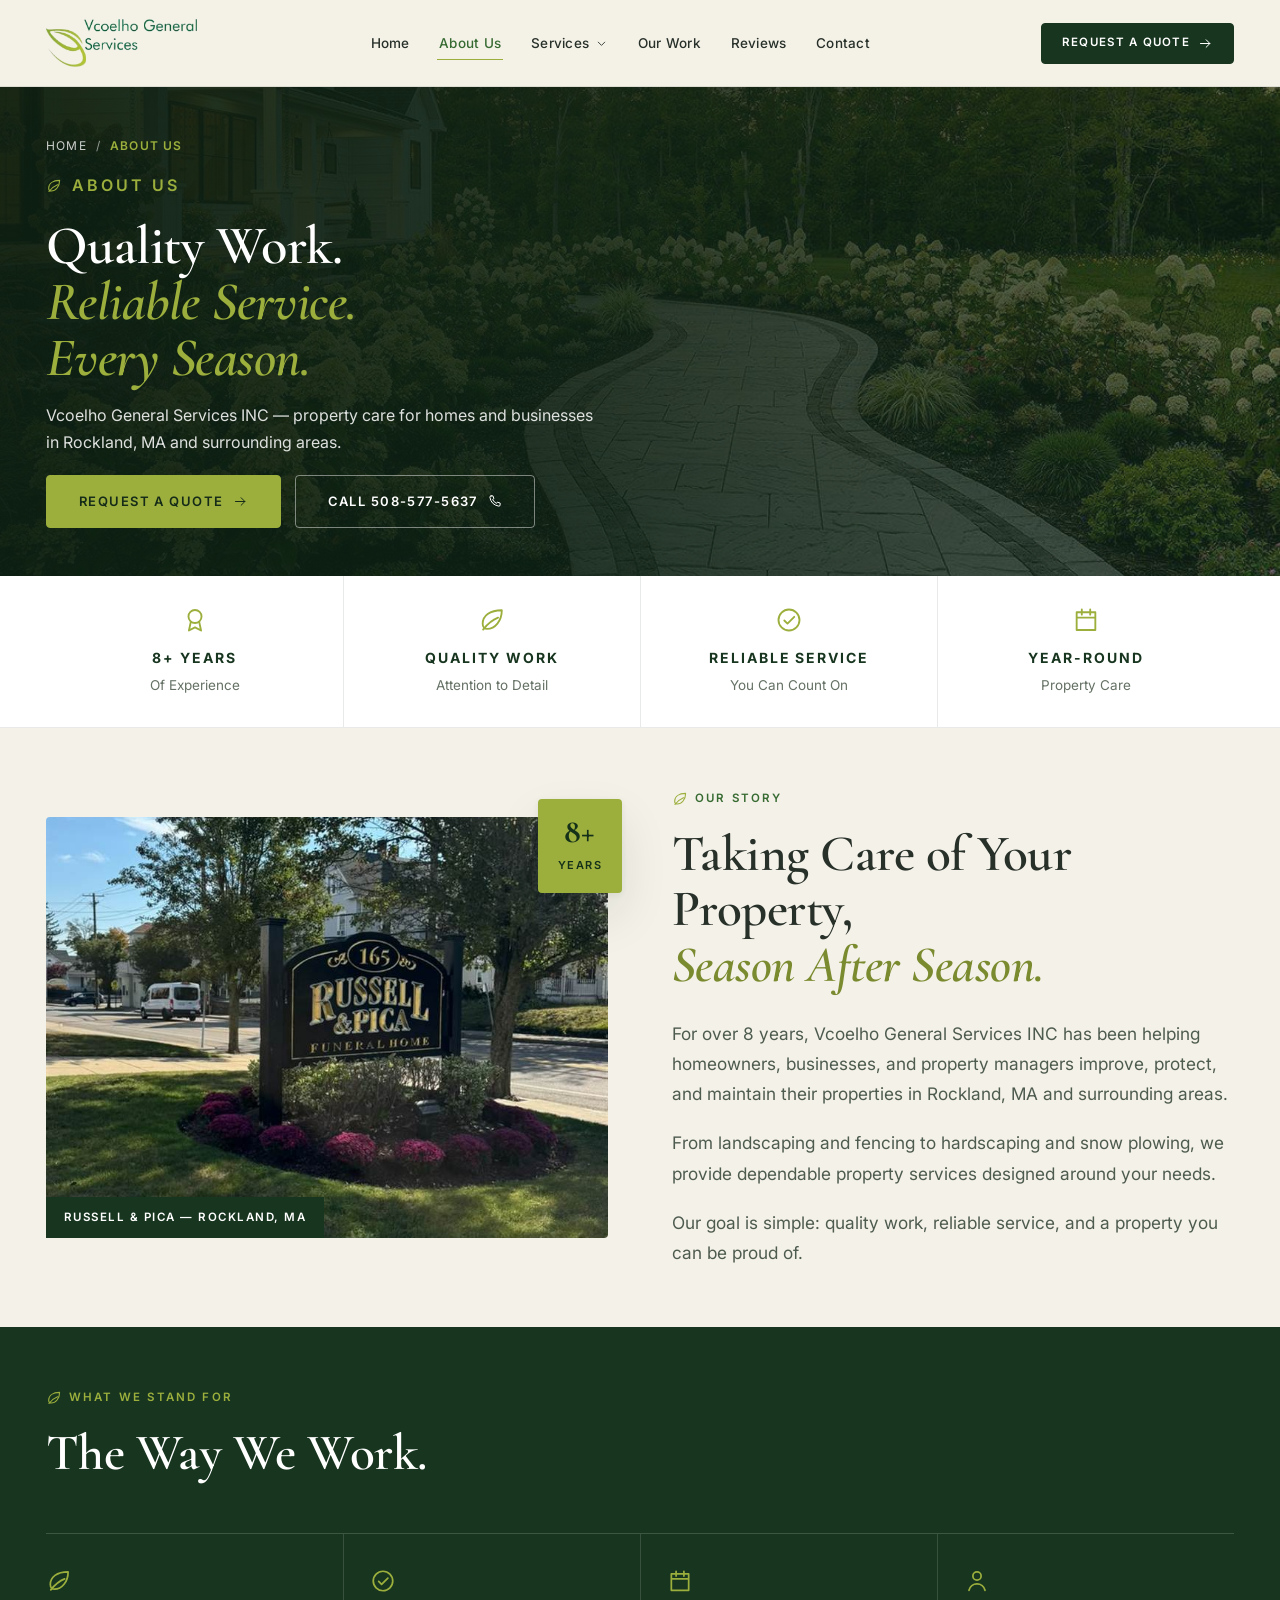
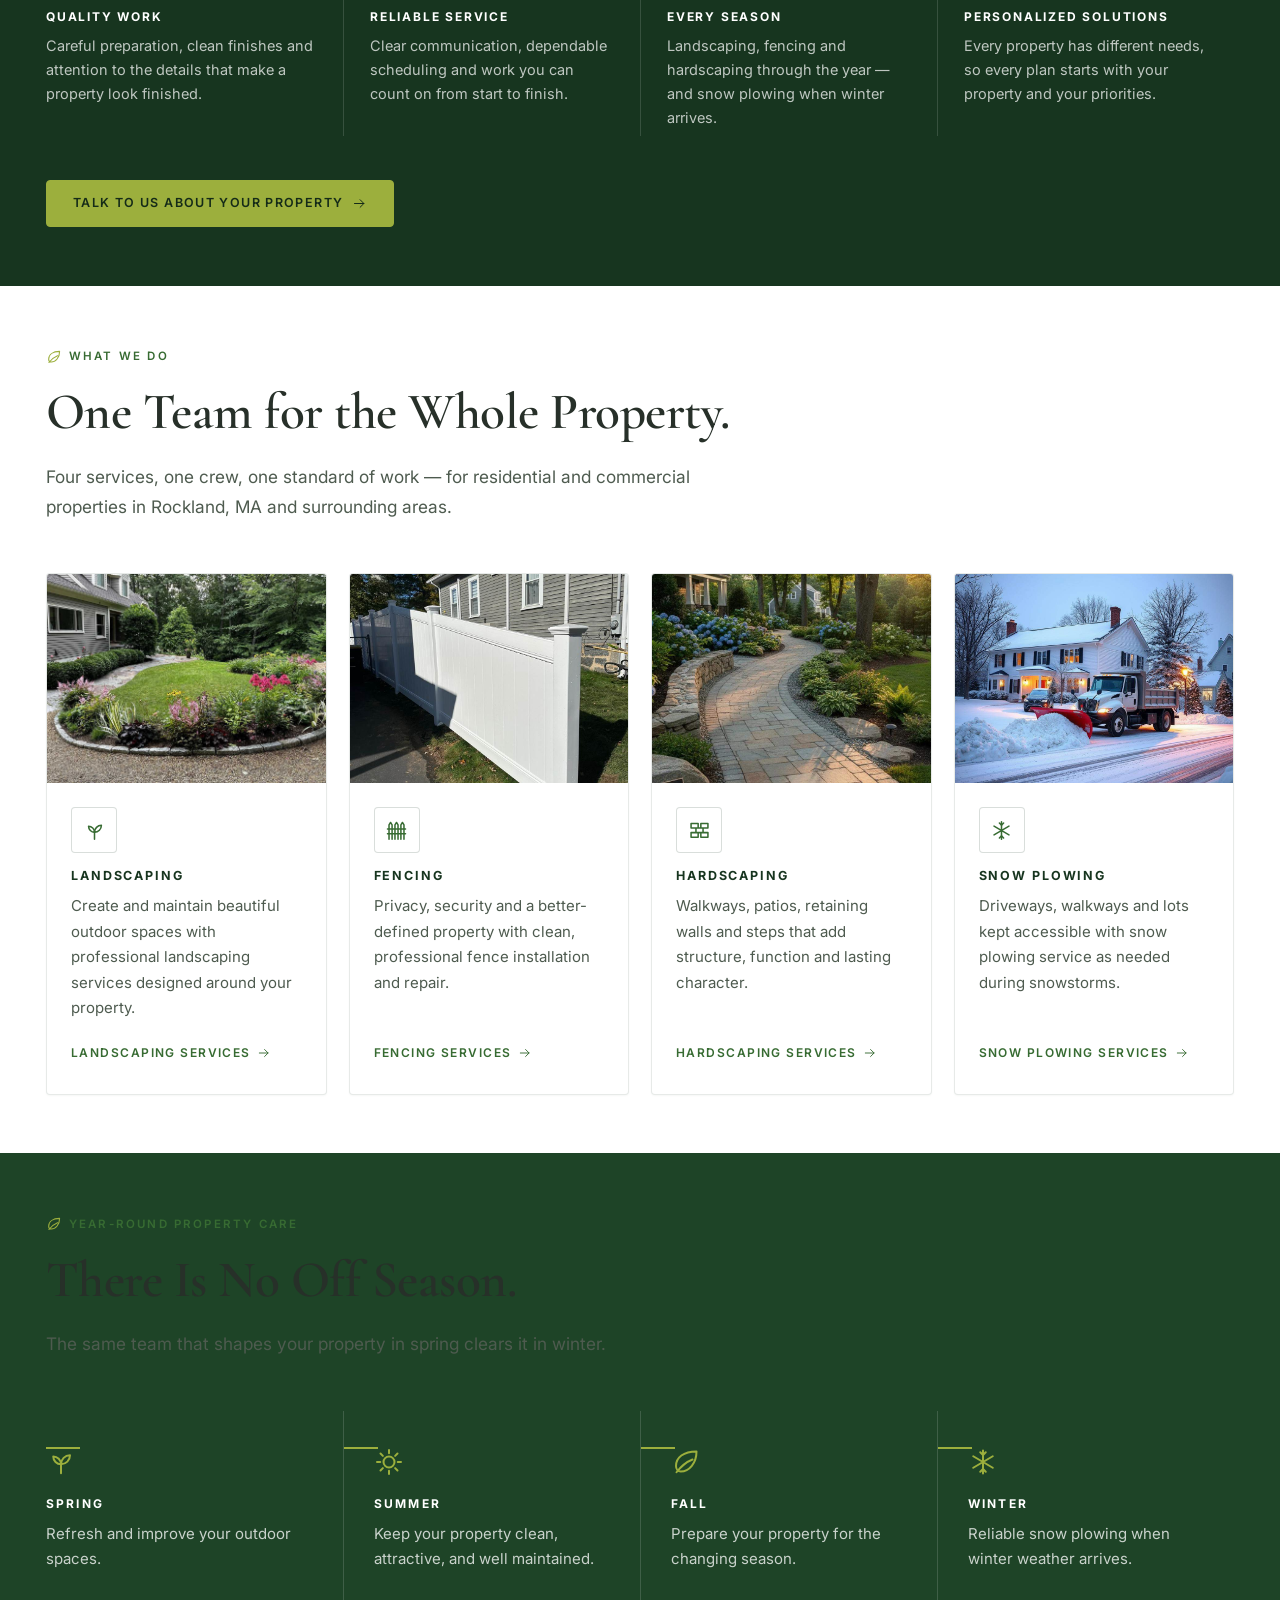
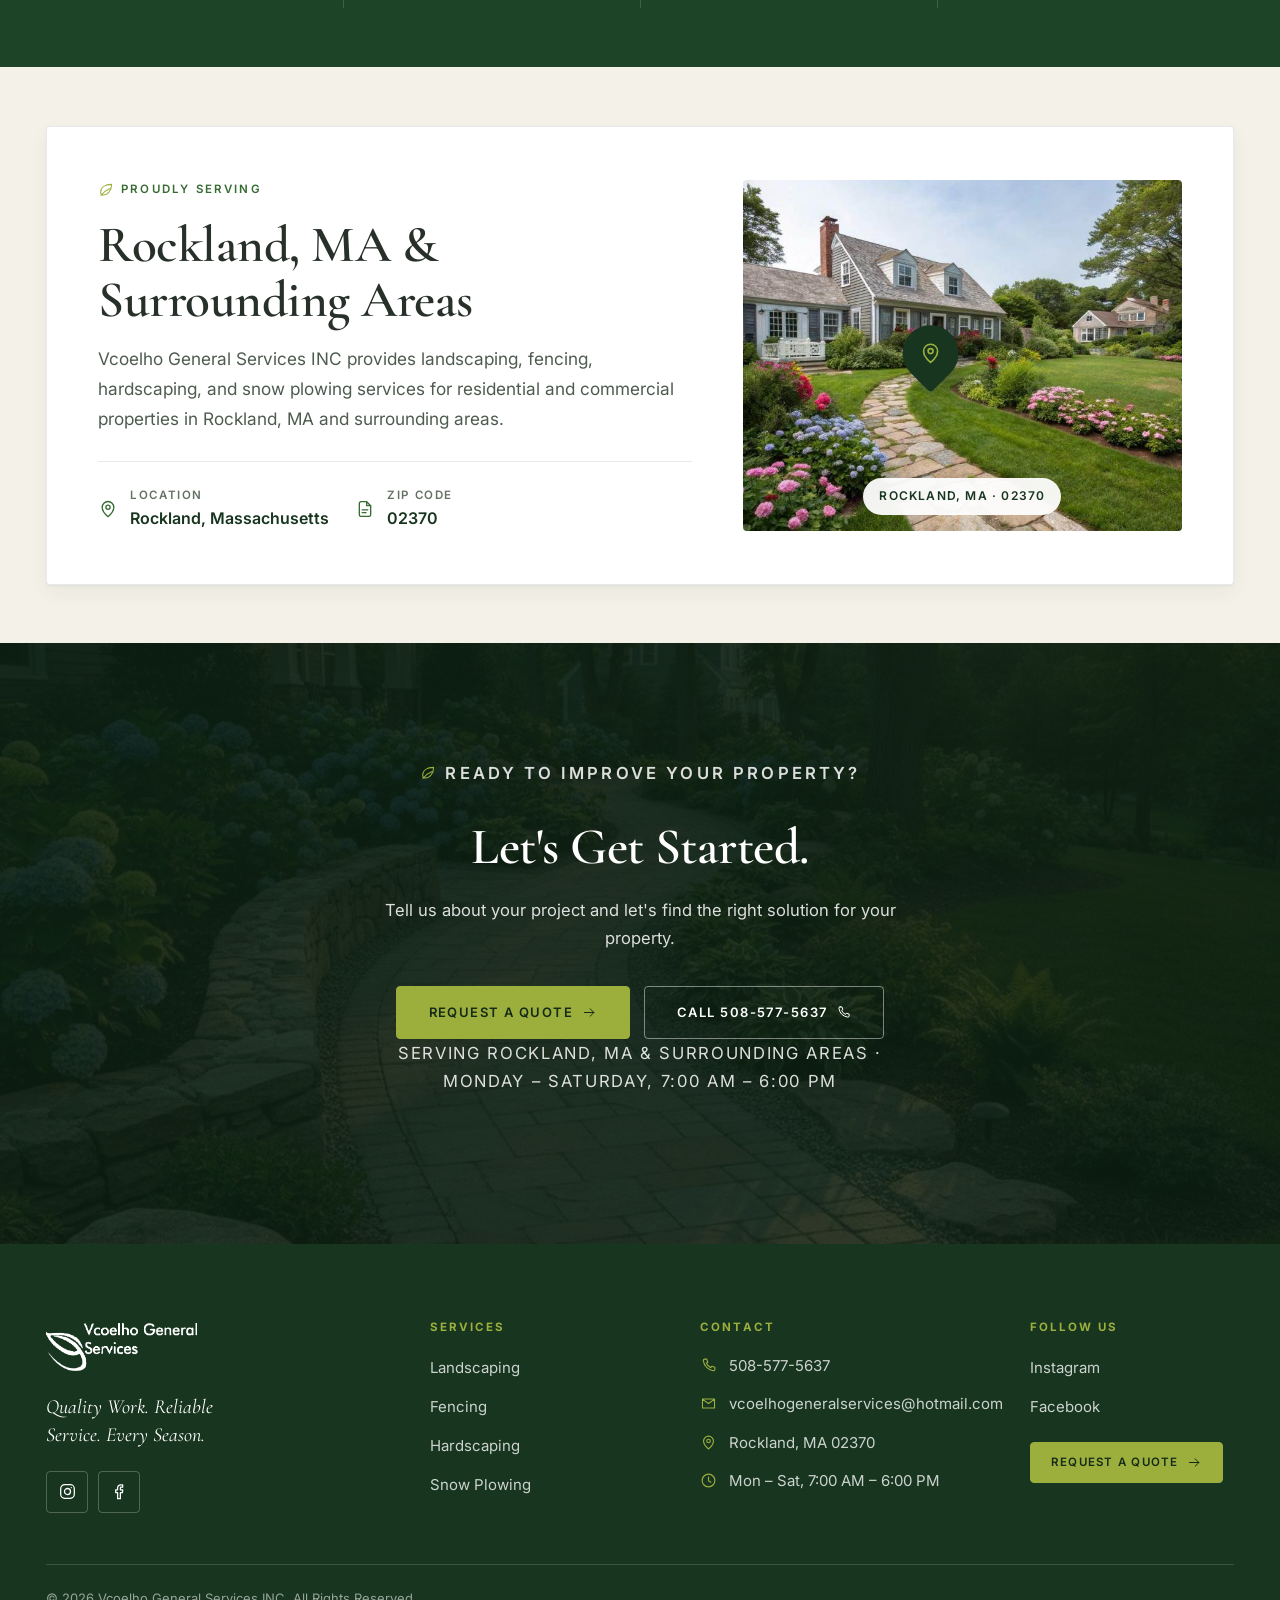
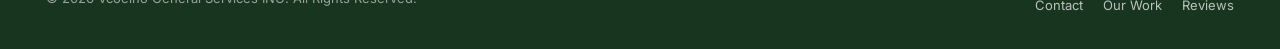
==== commit 787bbce8: "Swap fence-vcoelho.jpg for the client's new walkway photo, update alt text and gallery name" ====
--- a/about.html
+++ b/about.html
@@ -231,7 +231,7 @@
         <article class="service-card reveal reveal-d1">
           <div class="service-card-media">
             <img src="assets/images/fence-vcoelho.jpg" width="900" height="1200" loading="lazy" decoding="async"
-                 alt="Wooden privacy fence installed by Vcoelho General Services in Massachusetts">
+                 alt="White vinyl fence running alongside the paved walkway of a gray house">
           </div>
           <div class="service-card-body">
             <div class="icon-badge"><svg class="icon" aria-hidden="true"><use href="#i-fence"></use></svg></div>
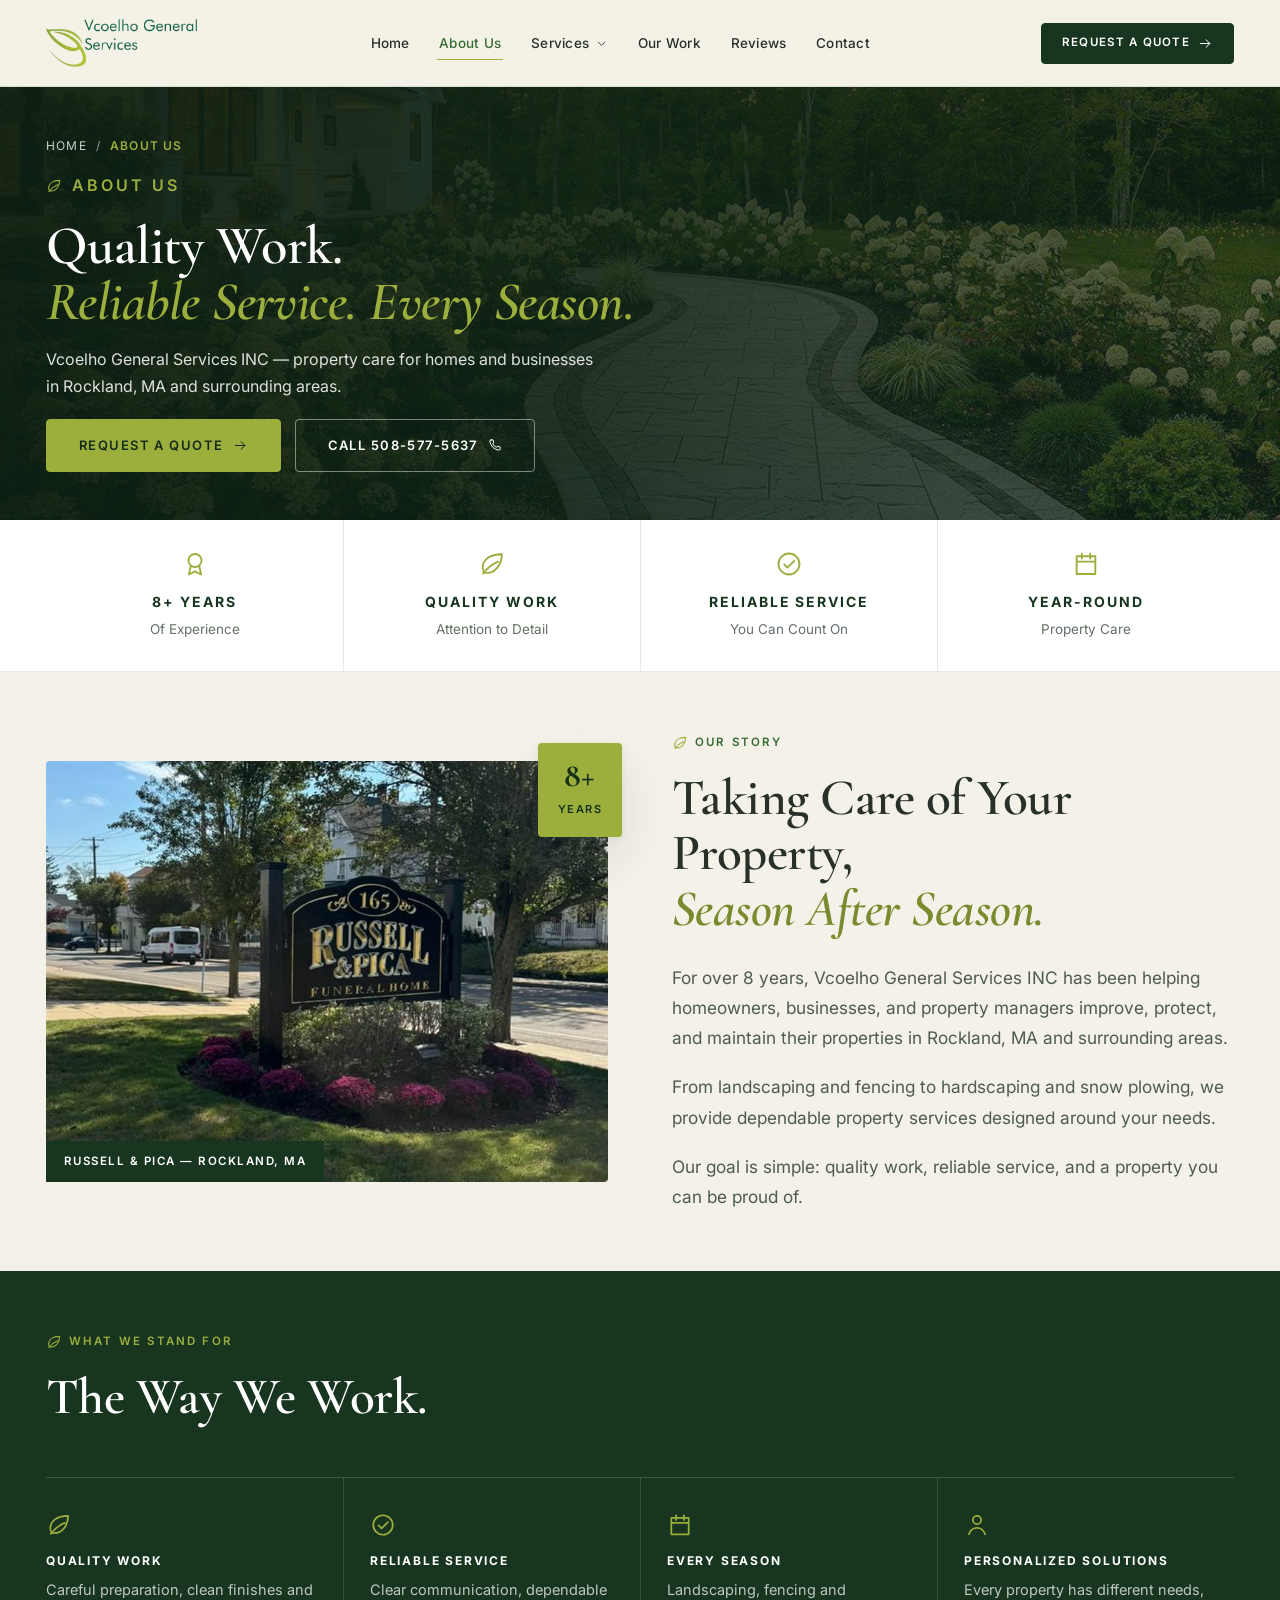
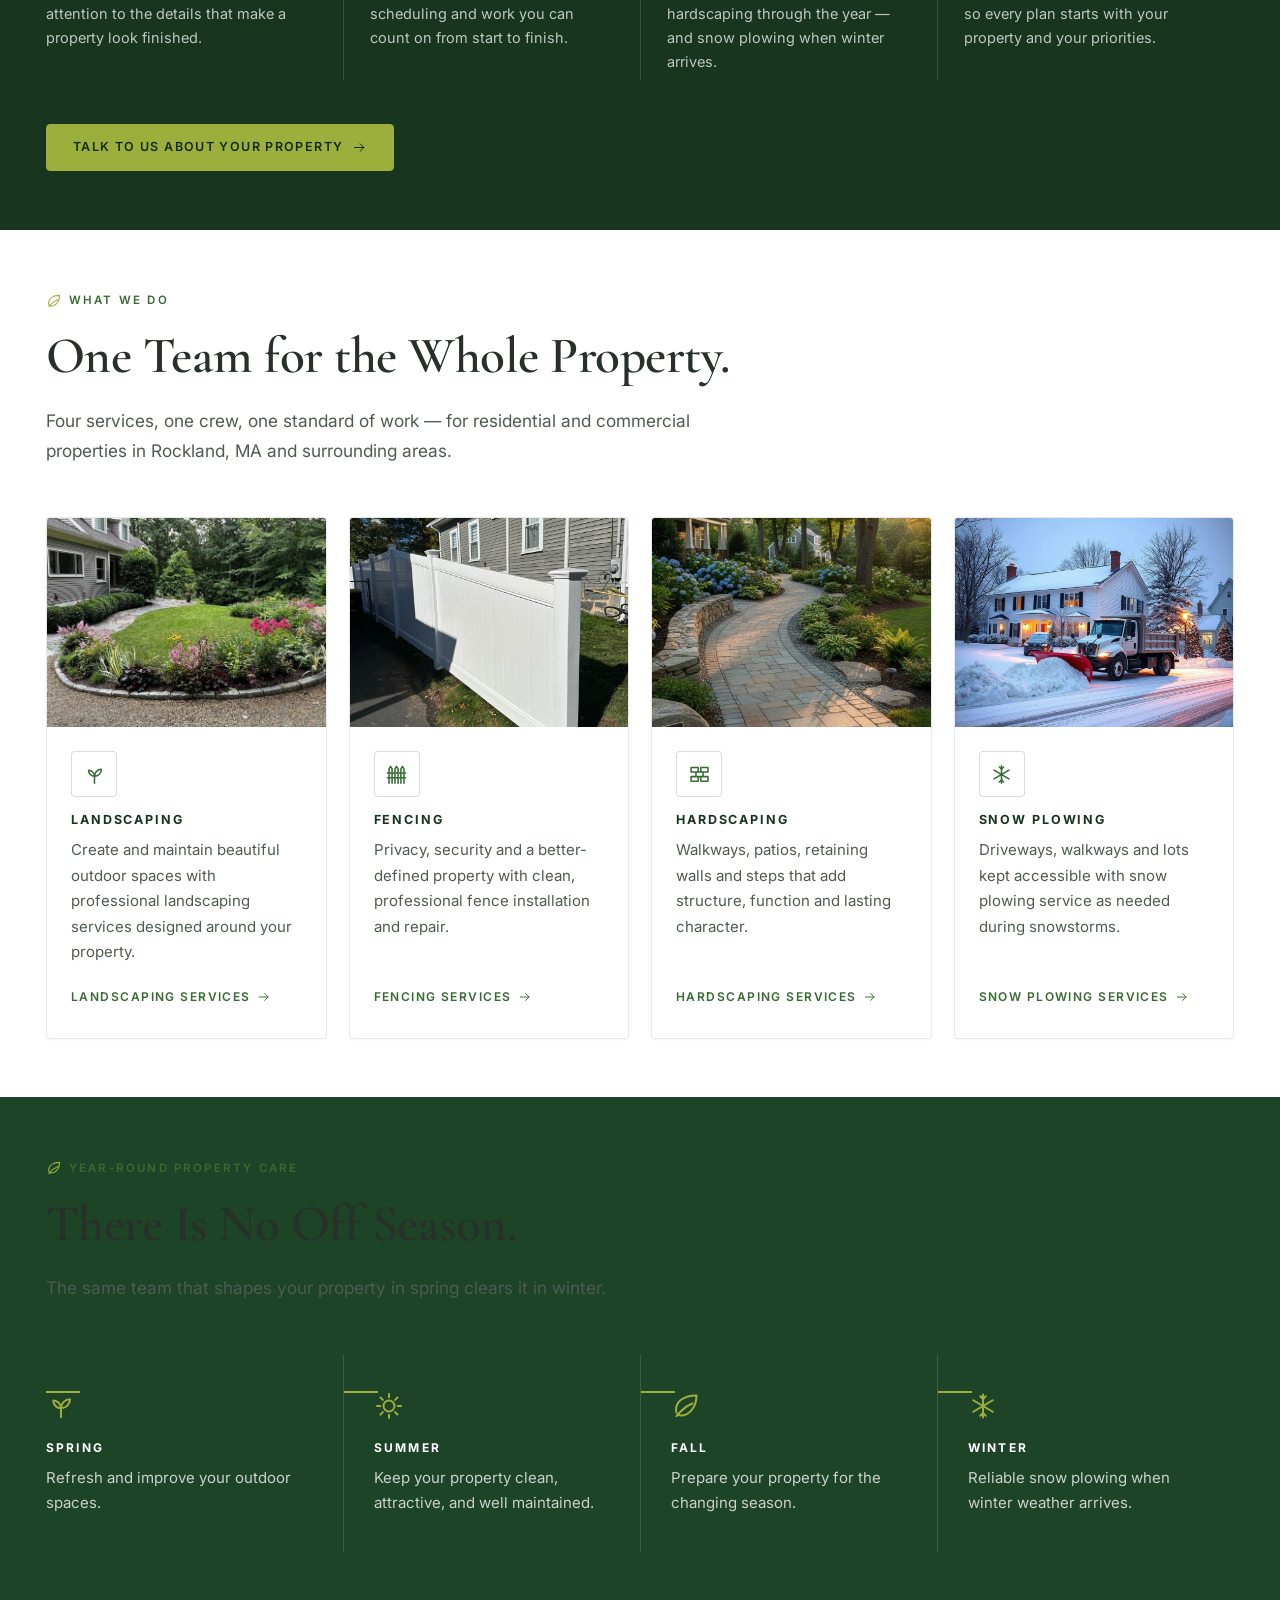
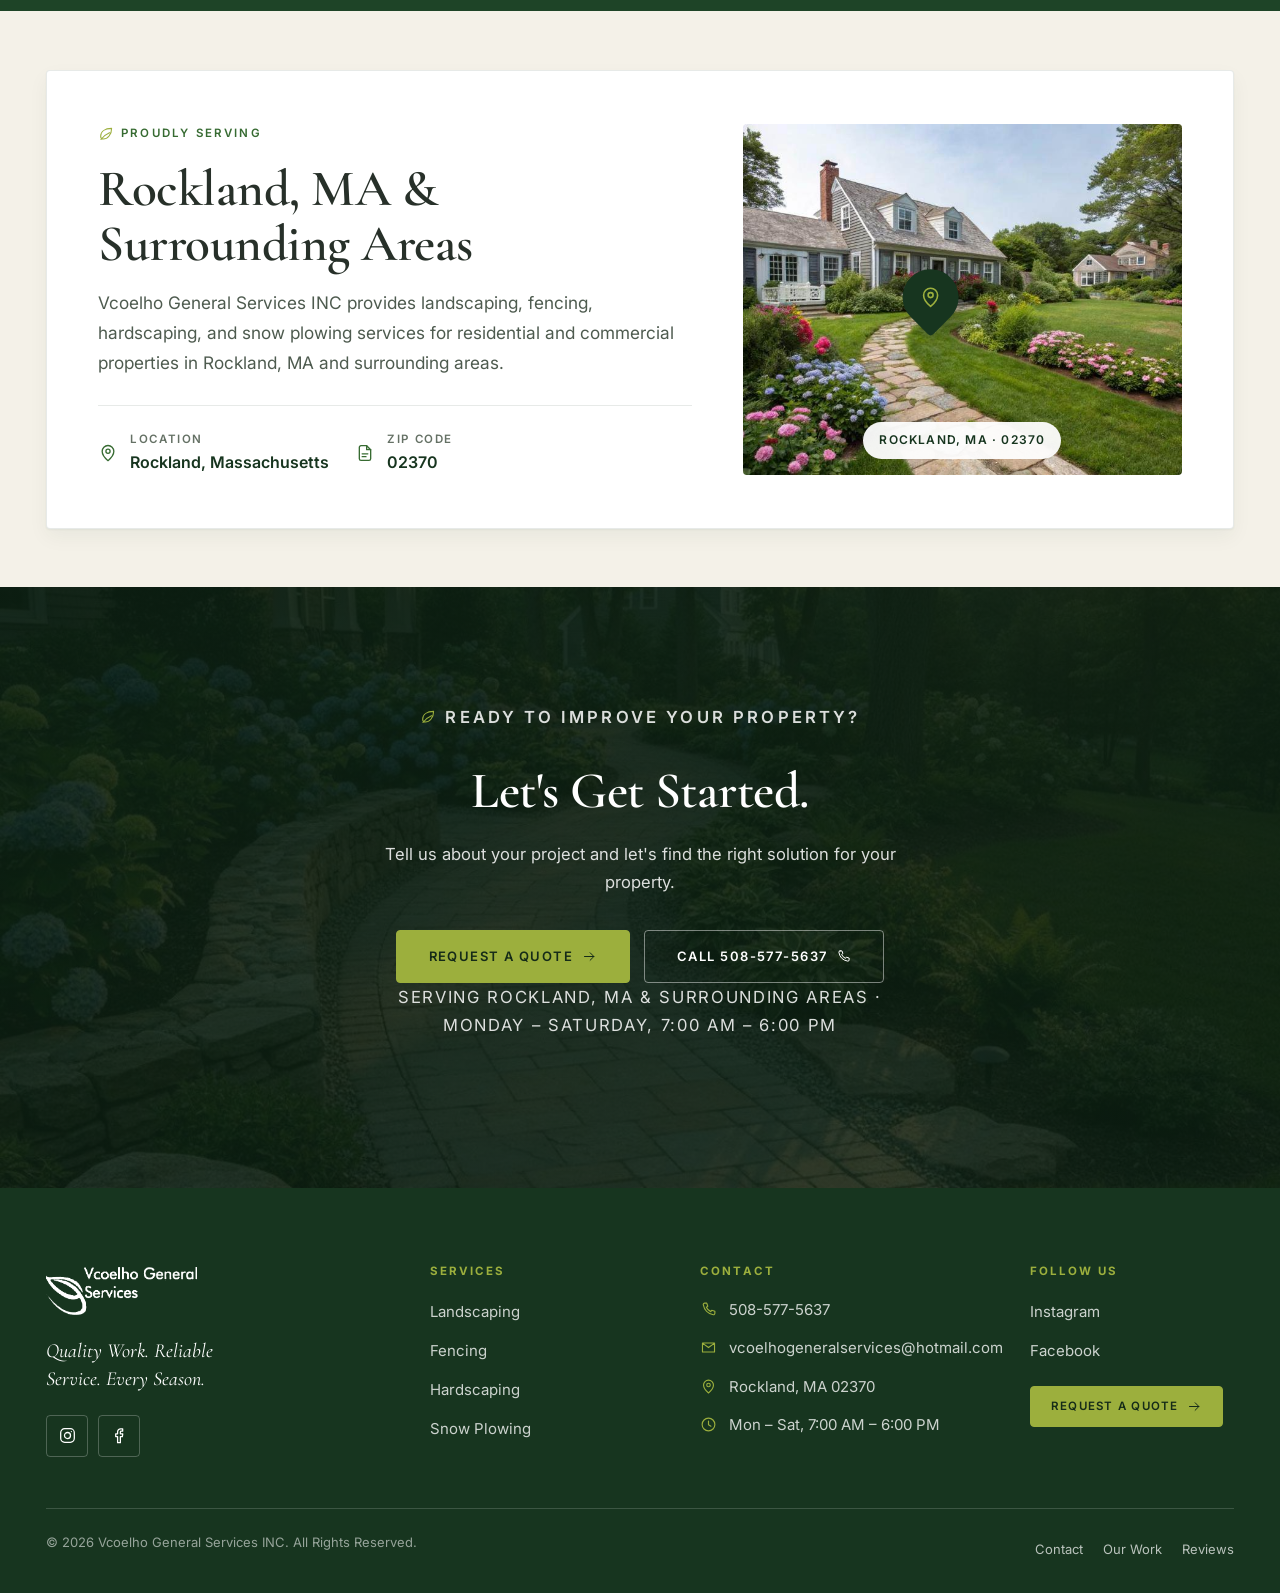
==== commit 1c3c856b: "SEO: unique titles/descriptions, canonical + OG/Twitter on https://vcoelhogeneralservices.com, SEO H" ====
--- a/about.html
+++ b/about.html
@@ -3,14 +3,26 @@
 <head>
 <meta charset="utf-8">
 <meta name="viewport" content="width=device-width, initial-scale=1">
-<title>About Us | Vcoelho General Services in Rockland, MA</title>
-<meta name="description" content="Learn about Vcoelho General Services INC — 8+ years of landscaping, fencing, hardscaping and snow plowing for homes and businesses in Rockland, MA and surrounding areas.">
+<title>About Vcoelho General Services | Rockland, MA</title>
+<meta name="description" content="Learn about Vcoelho General Services, a reliable landscaping, fencing, hardscaping and snow plowing company serving Rockland, MA.">
 <meta name="theme-color" content="#17351F">
+<meta name="robots" content="index, follow, max-image-preview:large">
+<link rel="canonical" href="https://vcoelhogeneralservices.com/about.html">
 <meta property="og:type" content="website">
-<meta property="og:title" content="About Us | Vcoelho General Services in Rockland, MA">
-<meta property="og:description" content="Quality Work. Reliable Service. Every Season. Landscaping, fencing, hardscaping and snow plowing in Rockland, MA and surrounding areas.">
-<meta property="og:image" content="assets/images/about-russell-pica.jpg">
+<meta property="og:site_name" content="Vcoelho General Services">
+<meta property="og:locale" content="en_US">
+<meta property="og:title" content="About Vcoelho General Services | Rockland, MA">
+<meta property="og:description" content="Learn about Vcoelho General Services, a reliable landscaping, fencing, hardscaping and snow plowing company serving Rockland, MA.">
+<meta property="og:url" content="https://vcoelhogeneralservices.com/about.html">
+<meta property="og:image" content="https://vcoelhogeneralservices.com/assets/images/share-vcoelho.jpg">
+<meta property="og:image:width" content="1200">
+<meta property="og:image:height" content="630">
+<meta property="og:image:alt" content="Vcoelho General Services - Quality Work. Reliable Service. Every Season. in Rockland, MA">
 <meta name="twitter:card" content="summary_large_image">
+<meta name="twitter:title" content="About Vcoelho General Services | Rockland, MA">
+<meta name="twitter:description" content="Learn about Vcoelho General Services, a reliable landscaping, fencing, hardscaping and snow plowing company serving Rockland, MA.">
+<meta name="twitter:image" content="https://vcoelhogeneralservices.com/assets/images/share-vcoelho.jpg">
+<meta name="twitter:image:alt" content="Vcoelho General Services - Quality Work. Reliable Service. Every Season. in Rockland, MA">
 <link rel="icon" type="image/png" href="assets/images/favicon.png">
 <link rel="preconnect" href="https://fonts.googleapis.com">
 <link rel="preconnect" href="https://fonts.gstatic.com" crossorigin>
--- a/assets/css/style.css
+++ b/assets/css/style.css
@@ -1032,7 +1032,7 @@
 .page-hero .container{position:relative; z-index:1}
 .page-hero h1{
   color:#fff; font-size:clamp(2.4rem,5vw,4rem);
-  max-width:16ch; margin-bottom:.36em;
+  max-width:28ch; margin-bottom:.36em;
 }
 .page-hero h1 .accent{color:var(--lime); font-style:italic}
 .page-hero .eyebrow{color:var(--lime)}
